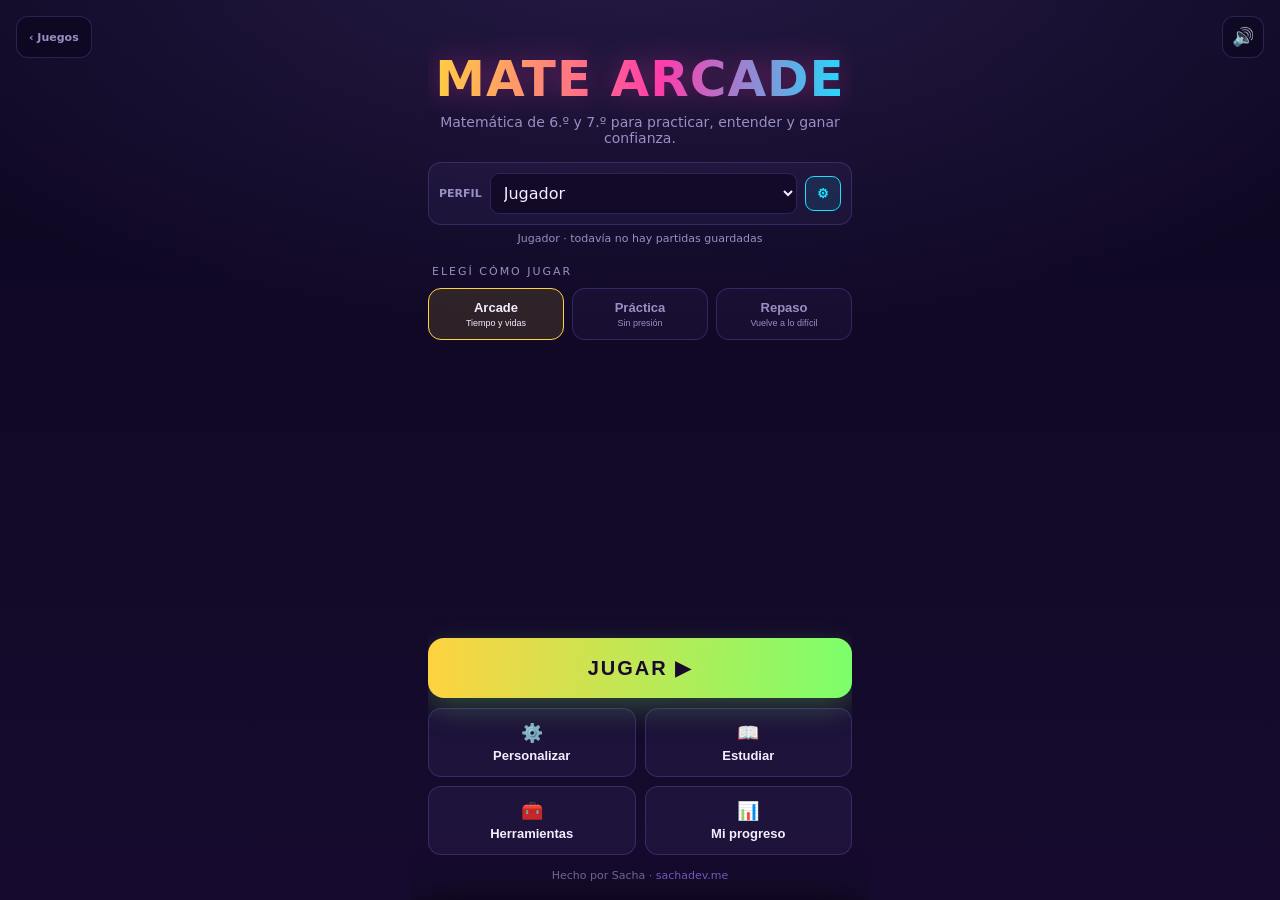
==== games/mate-arcade/index.html @ 09f87a6e "agrega lectura de voz nativa (TTS) para problemas y correcciones" ====
<!DOCTYPE html>
<html lang="es-AR">
<head>
<meta charset="UTF-8">
<meta name="viewport" content="width=device-width, initial-scale=1.0">
<meta name="theme-color" content="#0D0720">
<title>Mate Arcade</title>
<link rel="manifest" href="manifest.json">
<link rel="icon" href="data:image/svg+xml;utf8,<svg xmlns='http://www.w3.org/2000/svg' viewBox='0 0 100 100'><rect width='100' height='100' rx='20' fill='%23FFD746'/><text x='50' y='65' font-family='sans-serif' font-weight='bold' font-size='60' text-anchor='middle' fill='%23000'>×</text></svg>">
<link rel="stylesheet" href="styles.css?v=20260624-6">
</head>
<body>
<div class="grid-bg"></div>
<a class="portal-link" href="../../index.html" aria-label="Volver a todos los juegos">‹ Juegos</a>
<button class="sound-toggle" id="soundBtn" aria-label="Sonido">🔊</button>

<div class="app">

  <!-- MENÚ -->
  <section class="screen active" id="menu">
    <div class="brand">
      <h1>MATE ARCADE</h1>
      <p>Matemática de 6.º y 7.º para practicar, entender y ganar confianza.</p>
    </div>
    <div class="profile-box">
      <label for="profileSelect">PERFIL</label>
      <select id="profileSelect" aria-label="Perfil activo"></select>
      <button class="profile-add" id="manageProfileBtn" aria-label="Administrar perfiles">⚙</button>
    </div>
    <div class="profile-progress" id="profileProgress"></div>
    <div class="label">Elegí cómo jugar</div>
    <div class="modes" id="modes">
      <button class="mode" data-mode="arcade" data-active="1" aria-pressed="true"><b>Arcade</b><span>Tiempo y vidas</span></button>
      <button class="mode" data-mode="practice" data-active="0" aria-pressed="false"><b>Práctica</b><span>Sin presión</span></button>
      <button class="mode" data-mode="review" data-active="0" aria-pressed="false"><b>Repaso</b><span>Vuelve a lo difícil</span></button>
    </div>
    <button class="play" id="playBtn">JUGAR ▶</button>
    <div class="home-actions">
      <button class="home-action" id="customizeBtn"><span>⚙️</span>Personalizar</button>
      <button class="home-action" id="studyBtn"><span>📖</span>Estudiar</button>
      <button class="home-action" id="toolsBtn"><span>🧰</span>Herramientas</button>
      <button class="home-action" id="progressBtn"><span>📊</span>Mi progreso</button>
    </div>
    <p class="credit">Hecho por Sacha · <a href="https://sachadev.me" target="_blank" rel="noopener">sachadev.me</a></p>
  </section>

  <!-- PERSONALIZAR -->
  <section class="screen" id="customize">
    <div class="learn-head">
      <button class="back" id="customizeBack">‹ Volver</button>
      <h2>PERSONALIZAR PARTIDA</h2>
    </div>
    <p class="learn-sub">Elegí qué practicar y cómo querés jugar. Todo queda guardado en el perfil.</p>
    <div class="label">Operaciones</div>
    <div class="ops" id="ops">
      <button class="op" data-op="add" data-active="1"><span class="sym">+</span><span class="nm">SUMA</span></button>
      <button class="op" data-op="sub" data-active="1"><span class="sym">−</span><span class="nm">RESTA</span></button>
      <button class="op" data-op="mul" data-active="1"><span class="sym">×</span><span class="nm">MULTIPLICAR</span></button>
      <button class="op" data-op="div" data-active="1"><span class="sym">÷</span><span class="nm">DIVIDIR</span></button>
      <button class="op" data-op="pow" data-active="1"><span class="sym">xⁿ</span><span class="nm">POTENCIA</span></button>
      <button class="op" data-op="root" data-active="1"><span class="sym">√</span><span class="nm">RAÍZ</span></button>
      <button class="op" data-op="mlt" data-active="1"><span class="sym">M</span><span class="nm">MÚLTIPLOS</span></button>
      <button class="op" data-op="dvs" data-active="1"><span class="sym">D</span><span class="nm">DIVISORES</span></button>
      <button class="op" data-op="mcd" data-active="1"><span class="sym txt">MCD</span><span class="nm">MÁX COMÚN</span></button>
      <button class="op" data-op="mcm" data-active="1"><span class="sym txt">MCM</span><span class="nm">MÍN COMÚN</span></button>
    </div>
    <div class="quick" id="quick">
      <button class="chip" data-sel="all">Todas</button>
      <button class="chip" data-sel="none">Ninguna</button>
    </div>
    <div class="label">Nivel de cada operación</div>
    <div class="quick" id="allDiff">
      <button class="chip" data-all="easy">Todo Fácil</button>
      <button class="chip" data-all="normal">Todo Normal</button>
      <button class="chip" data-all="hard">Todo Difícil</button>
    </div>
    <div class="levels" id="levelList"></div>
    <div class="label">Preferencias</div>
    <div class="settings">
      <label class="setting">Respuesta
        <select id="answerMode"><option value="mixed">Variada</option><option value="choice">Opciones</option><option value="write">Escrita</option></select>
      </label>
      <label class="setting">Preguntas
        <select id="roundSetting"><option value="5">5</option><option value="10">10</option><option value="15">15</option><option value="20">20</option></select>
      </label>
      <label class="setting"><input type="checkbox" id="vibrationSetting" checked> Vibración</label>
      <label class="setting"><input type="checkbox" id="contrastSetting"> Alto contraste</label>
      <label class="setting"><input type="checkbox" id="motionSetting"> Menos movimiento</label>
      <label class="setting"><input type="checkbox" id="textSetting"> Texto grande</label>
      <label class="setting"><input type="checkbox" id="calmSetting"> Ocultar puntaje, reloj y rachas</label>
    </div>
    <button class="play" id="customizePlayBtn">JUGAR CON ESTA CONFIGURACIÓN ▶</button>
  </section>

  <!-- JUEGO -->
  <section class="screen" id="game">
    <div class="hud">
      <div class="game-meta">
        <button class="quit" id="quitBtn" aria-label="Terminar partida">‹</button>
        <button class="quit" id="pauseBtn" aria-label="Pausar partida">Ⅱ</button>
        <div><div class="mode-tag" id="gameModeTag">ARCADE</div><div class="lives" id="lives" aria-label="3 vidas">❤️❤️❤️</div></div>
      </div>
      <div class="score-box"><div class="lbl">PUNTAJE</div><div class="val" id="score">0</div></div>
    </div>
    <div class="timer" id="timerBar" role="progressbar" aria-label="Tiempo restante" aria-valuemin="0" aria-valuemax="100"><div class="fill" id="timerFill"></div></div>
    <div class="combo-wrap">
      <div class="combo-bar"><div class="cfill" id="comboFill"></div></div>
      <div class="combo-txt" id="comboTxt">x1</div>
    </div>
    <div class="question">
      <div class="level-tag" id="levelTag">NIVEL 1</div>
      <div class="equation" id="equation" aria-live="polite">7 × 8 = <span class="q">?</span></div>
      <div class="q-actions">
        <button class="hint-btn" id="hintBtn">💡 Pista</button>
        <button class="hint-btn tts-btn" id="readAloudBtn" aria-label="Leer en voz alta" style="display:none">📢</button>
      </div>
    </div>
    <div class="options" id="options"></div>
    <form class="type-answer" id="typeAnswer">
      <label class="sr-only" for="answerInput">Tu respuesta</label>
      <input class="answer-input" id="answerInput" type="number" inputmode="numeric" autocomplete="off" placeholder="Tu respuesta">
      <button class="answer-submit" type="submit">OK</button>
    </form>
    <div class="round-progress" id="roundProgress"></div>
  </section>

  <!-- PROGRESO -->
  <section class="screen" id="progress">
    <div class="learn-head">
      <button class="back" id="progressBack">‹ Volver</button>
      <h2>MI PROGRESO</h2>
    </div>
    <div class="progress-hero">
      <div class="big" id="progressName">Jugador</div>
      <p id="progressMessage">Tus respuestas ayudan a elegir qué conviene practicar después.</p>
    </div>
    <div class="progress-grid">
      <div class="progress-stat"><b id="progressAccuracy">0%</b><span>RESPUESTAS BIEN</span></div>
      <div class="progress-stat"><b id="progressTotal">0</b><span>RESPUESTAS</span></div>
      <div class="progress-stat"><b id="progressBest">0</b><span>RÉCORD</span></div>
    </div>
    <div class="label">Cómo venís en cada tema</div>
    <div class="mastery-list" id="masteryList"></div>
    <div class="label">Logros</div>
    <div class="achievement-grid" id="achievementList"></div>
    <div class="data-actions">
      <button id="exportBtn">Exportar progreso</button>
      <label for="importInput">Importar progreso</label>
      <input class="sr-only" id="importInput" type="file" accept="application/json">
    </div>
  </section>

  <!-- FIN -->
  <section class="screen end" id="end">
    <h2 id="endTitle">¡Buena partida!</h2>
    <div class="record" id="recordLine">Récord: 0</div>
    <div class="stat-grid">
      <div class="stat"><div class="v" id="finalScore">0</div><div class="k">PUNTAJE</div></div>
      <div class="stat"><div class="v" id="finalCorrect">0</div><div class="k">ACERTADAS</div></div>
      <div class="stat"><div class="v" id="finalBest">x0</div><div class="k">MEJOR COMBO</div></div>
      <div class="stat"><div class="v" id="finalLevel">1</div><div class="k">NIVEL</div></div>
    </div>
    <div class="summary" id="summary"></div>
    <div class="end-actions">
      <button class="play" id="againBtn">JUGAR DE NUEVO ↻</button>
      <button class="btn-secondary" id="menuBtn">Volver al menú</button>
    </div>
  </section>

  <!-- ESTUDIAR -->
  <section class="screen" id="learn">
    <div class="learn-head">
      <button class="back" id="learnBack">‹ Volver</button>
      <h2>GUÍA DE ESTUDIO</h2>
    </div>
    <p class="learn-sub">Elegí un tema de 6.º o 7.º. Podés leer la explicación, mirar un ejemplo y practicar.</p>
    <div class="learn-actions">
      <button class="learn-action" id="printStudyBtn">🖨 Imprimir guía</button>
      <button class="learn-action" id="learnToolsBtn">🧰 Ver herramientas</button>
    </div>
    <div class="lesson-recommend" id="studyRecommendation">Empezá por el tema que más necesites reforzar.</div>
    <label class="topic-jump" for="studyTopicSelect">
      <span>Ir a la lección</span>
      <select id="studyTopicSelect" aria-label="Elegir una lección"></select>
    </label>
    <div class="topic-map-title">Todos los temas</div>
    <div class="study-index" id="studyIndex"></div>
    <div id="studyList"></div>
    <div class="lesson-nav">
      <button id="prevLessonBtn">‹ Anterior</button>
      <span class="lesson-position" id="lessonPosition">1 de 10</span>
      <button id="nextLessonBtn">Siguiente ›</button>
    </div>
  </section>

  <!-- HERRAMIENTAS -->
  <section class="screen" id="tools">
    <div class="learn-head">
      <button class="back" id="toolsBack">‹ Volver</button>
      <h2>HERRAMIENTAS</h2>
    </div>
    <p class="learn-sub">Tablas y referencias rápidas para consultar mientras estudiás.</p>
    <nav class="tool-index" id="toolIndex" aria-label="Elegí una herramienta">
      <button class="tool-jump" type="button" data-tool-target="times" aria-pressed="true">Tabla ×</button>
      <button class="tool-jump" type="button" data-tool-target="primes" aria-pressed="false">Primos y factores</button>
      <button class="tool-jump" type="button" data-tool-target="divis" aria-pressed="false">Divisibilidad</button>
      <button class="tool-jump" type="button" data-tool-target="squares" aria-pressed="false">Potencias</button>
      <button class="tool-jump" type="button" data-tool-target="anatomy" aria-pressed="false">Anatomía</button>
      <button class="tool-jump" type="button" data-tool-target="fractions" aria-pressed="false">Fracciones</button>
      <button class="tool-jump" type="button" data-tool-target="round" aria-pressed="false">Redondeo</button>
      <button class="tool-jump" type="button" data-tool-target="units" aria-pressed="false">Unidades</button>
      <button class="tool-jump" type="button" data-tool-target="mcdmcm" aria-pressed="false">MCD y MCM</button>
      <button class="tool-jump" type="button" data-tool-target="glossary" aria-pressed="false">Glosario</button>
    </nav>
    <section class="extra" id="toolTimes">
      <h3>TABLA PITAGÓRICA · DEL 1 AL 10</h3>
      <p class="tool-note">Tocá un número para resaltar su fila y su columna. Deslizá el cuadro hacia los costados si la pantalla es chica.</p>
      <div class="table-picks" id="tablePicks"></div>
      <div class="times-wrap">
        <table class="times-table" id="timesTable" aria-label="Tabla de multiplicar del 1 al 10"></table>
      </div>
    </section>
    <section class="extra" id="toolPrimes">
      <h3>NÚMEROS PRIMOS Y FACTORES · HASTA 100</h3>
      <p class="tool-note">Los <b>primos</b> están resaltados: solo se dividen por 1 y por sí mismos. Tocá cualquier número para descomponerlo en factores primos.</p>
      <div class="primes-grid" id="primesGrid"></div>
      <div class="factor-readout" id="factorReadout" aria-live="polite">Tocá un número para descomponerlo.</div>
    </section>
    <section class="extra" id="toolDivis">
      <h3>REGLAS DE DIVISIBILIDAD</h3>
      <p class="tool-note">Sirve para saber rápido, sin hacer la cuenta, si un número se puede dividir justo (sin que sobre nada) por 2, 3, 4, 5, 6, 9 o 10. Escribí un número y te explica el porqué de cada uno.</p>
      <div class="divis-check">
        <label class="sr-only" for="divisInput">Número para revisar</label>
        <input id="divisInput" type="text" inputmode="numeric" autocomplete="off" value="360" placeholder="Escribí un número, por ejemplo 360">
      </div>
      <div class="divis-flags" id="divisFlags" aria-live="polite"></div>
    </section>
    <section class="extra" id="toolSquares">
      <h3>POTENCIAS, CUADRADOS Y CUBOS</h3>
      <p class="tool-note">Una potencia es multiplicar un número (la base) por sí mismo varias veces. El exponente dice cuántas veces.</p>
      <h4 class="tool-subhead">Calculá una potencia</h4>
      <div class="pow-calc">
        <label class="sr-only" for="powBase">Base</label>
        <input id="powBase" type="number" inputmode="numeric" min="0" max="100" value="2" placeholder="Base">
        <span class="pow-calc-x">elevado a</span>
        <label class="sr-only" for="powExp">Exponente</label>
        <input id="powExp" type="number" inputmode="numeric" min="0" max="10" value="3" placeholder="Exponente">
      </div>
      <div class="calc-steps" id="powCalcOut" aria-live="polite">Escribí una base y un exponente para calcular la potencia.</div>
      <p class="tool-note">Estos son los resultados que conviene reconocer de memoria. Tocá cualquiera para ver su raíz: el camino de vuelta, de qué número salió.</p>
      <h4 class="tool-subhead">Cuadrados perfectos</h4>
      <div class="squares" id="squaresGrid">
        <button class="sq" type="button" data-pow="2" data-base="1" data-val="1"><b>1</b><span>1²</span></button><button class="sq" type="button" data-pow="2" data-base="2" data-val="4"><b>4</b><span>2²</span></button>
        <button class="sq" type="button" data-pow="2" data-base="3" data-val="9"><b>9</b><span>3²</span></button><button class="sq" type="button" data-pow="2" data-base="4" data-val="16"><b>16</b><span>4²</span></button>
        <button class="sq" type="button" data-pow="2" data-base="5" data-val="25"><b>25</b><span>5²</span></button><button class="sq" type="button" data-pow="2" data-base="6" data-val="36"><b>36</b><span>6²</span></button>
        <button class="sq" type="button" data-pow="2" data-base="7" data-val="49"><b>49</b><span>7²</span></button><button class="sq" type="button" data-pow="2" data-base="8" data-val="64"><b>64</b><span>8²</span></button>
        <button class="sq" type="button" data-pow="2" data-base="9" data-val="81"><b>81</b><span>9²</span></button><button class="sq" type="button" data-pow="2" data-base="10" data-val="100"><b>100</b><span>10²</span></button>
        <button class="sq" type="button" data-pow="2" data-base="11" data-val="121"><b>121</b><span>11²</span></button><button class="sq" type="button" data-pow="2" data-base="12" data-val="144"><b>144</b><span>12²</span></button>
      </div>
      <h4 class="tool-subhead">Cubos</h4>
      <div class="squares" id="cubesGrid">
        <button class="sq" type="button" data-pow="3" data-base="1" data-val="1"><b>1</b><span>1³</span></button><button class="sq" type="button" data-pow="3" data-base="2" data-val="8"><b>8</b><span>2³</span></button>
        <button class="sq" type="button" data-pow="3" data-base="3" data-val="27"><b>27</b><span>3³</span></button><button class="sq" type="button" data-pow="3" data-base="4" data-val="64"><b>64</b><span>4³</span></button>
        <button class="sq" type="button" data-pow="3" data-base="5" data-val="125"><b>125</b><span>5³</span></button><button class="sq" type="button" data-pow="3" data-base="6" data-val="216"><b>216</b><span>6³</span></button>
      </div>
      <div class="factor-readout" id="powReadout" aria-live="polite">Tocá un cuadrado o un cubo para ver su raíz.</div>
    </section>
    <section class="extra" id="toolAnatomy">
      <h3>ANATOMÍA DE LAS OPERACIONES</h3>
      <p class="tool-note">Cómo se llama cada parte y dónde va. Te ayuda a entender las consignas y las correcciones.</p>
      <div class="anatomy">
        <div class="anat-card">
          <div class="anat-expr"><b class="t-a">7</b> + <b class="t-a">5</b> = <b class="t-r">12</b></div>
          <div class="anat-legend"><span class="t-a">Sumandos</span> · <span class="t-r">Suma</span></div>
        </div>
        <div class="anat-card">
          <div class="anat-expr"><b class="t-a">9</b> − <b class="t-b">4</b> = <b class="t-r">5</b></div>
          <div class="anat-legend"><span class="t-a">Minuendo</span> · <span class="t-b">Sustraendo</span> · <span class="t-r">Diferencia</span></div>
        </div>
        <div class="anat-card">
          <div class="anat-expr"><b class="t-a">6</b> × <b class="t-a">4</b> = <b class="t-r">24</b></div>
          <div class="anat-legend"><span class="t-a">Factores</span> · <span class="t-r">Producto</span></div>
        </div>
        <div class="anat-card">
          <div class="anat-expr"><b class="t-a">20</b> ÷ <b class="t-b">3</b> = <b class="t-r">6</b> <small>y sobran <b class="t-c">2</b></small></div>
          <div class="anat-legend"><span class="t-a">Dividendo</span> · <span class="t-b">Divisor</span> · <span class="t-r">Cociente</span> · <span class="t-c">Resto</span></div>
        </div>
        <div class="anat-card">
          <div class="anat-expr"><b class="t-a">2</b><sup class="t-b">3</sup> = <b class="t-r">8</b></div>
          <div class="anat-legend"><span class="t-a">Base</span> · <span class="t-b">Exponente</span> · <span class="t-r">Potencia</span></div>
        </div>
        <div class="anat-card">
          <div class="anat-expr">√<b class="t-r">49</b> = <b class="t-a">7</b></div>
          <div class="anat-legend"><span class="t-r">Radicando</span> · <span class="t-a">Raíz</span></div>
        </div>
      </div>
    </section>
    <section class="extra" id="toolFractions">
      <h3>FRACCIONES</h3>
      <p class="tool-note">Simplificá una fracción paso a paso y mirá las equivalencias más comunes con decimales y porcentajes.</p>
      <h4 class="tool-subhead">Simplificar</h4>
      <div class="frac-calc">
        <div class="frac-input">
          <label class="sr-only" for="fracNum">Numerador (arriba)</label>
          <input id="fracNum" type="number" inputmode="numeric" min="0" max="9999" value="8" placeholder="Arriba, ej. 8">
          <span class="frac-line"></span>
          <label class="sr-only" for="fracDen">Denominador (abajo)</label>
          <input id="fracDen" type="number" inputmode="numeric" min="1" max="9999" value="12" placeholder="Abajo, ej. 12">
        </div>
        <div class="calc-steps" id="fracSteps" aria-live="polite">Escribí una fracción para simplificarla.</div>
      </div>
      <h4 class="tool-subhead">Equivalencias frecuentes</h4>
      <div class="equiv-table">
        <div class="equiv-row equiv-head"><span>Fracción</span><span>Decimal</span><span>Porcentaje</span></div>
        <div class="equiv-row"><span>1/2</span><span>0,5</span><span>50 %</span></div>
        <div class="equiv-row"><span>1/3</span><span>0,33…</span><span>33,3 %</span></div>
        <div class="equiv-row"><span>2/3</span><span>0,66…</span><span>66,6 %</span></div>
        <div class="equiv-row"><span>1/4</span><span>0,25</span><span>25 %</span></div>
        <div class="equiv-row"><span>3/4</span><span>0,75</span><span>75 %</span></div>
        <div class="equiv-row"><span>1/5</span><span>0,2</span><span>20 %</span></div>
        <div class="equiv-row"><span>1/10</span><span>0,1</span><span>10 %</span></div>
        <div class="equiv-row"><span>1/100</span><span>0,01</span><span>1 %</span></div>
      </div>
    </section>
    <section class="extra" id="toolRound">
      <h3>REDONDEO Y ESTIMACIÓN</h3>
      <p class="tool-note">Escribí un número y mirá cómo queda redondeado a la decena, la centena y el mil más cercanos.</p>
      <div class="calc-inputs">
        <label class="sr-only" for="roundInput">Número para redondear</label>
        <input id="roundInput" type="number" inputmode="numeric" value="3847" placeholder="Ej. 3847">
      </div>
      <div class="round-out" id="roundOut" aria-live="polite">Escribí un número para redondearlo.</div>
    </section>
    <section class="extra" id="toolUnits">
      <h3>CONVERSIÓN DE UNIDADES</h3>
      <p class="tool-note">Elegí una medida, escribí un valor con su unidad y mirá el equivalente en las demás.</p>
      <div class="unit-tabs" id="unitTabs" role="group" aria-label="Tipo de medida">
        <button type="button" class="unit-tab" data-unit-kind="length" data-active="1" aria-pressed="true">Longitud</button>
        <button type="button" class="unit-tab" data-unit-kind="mass" data-active="0" aria-pressed="false">Peso</button>
        <button type="button" class="unit-tab" data-unit-kind="capacity" data-active="0" aria-pressed="false">Capacidad</button>
      </div>
      <div class="unit-input">
        <label class="sr-only" for="unitValue">Valor</label>
        <input id="unitValue" type="text" inputmode="decimal" autocomplete="off" value="1" placeholder="Ej. 2,5">
        <label class="sr-only" for="unitFrom">Unidad de partida</label>
        <select id="unitFrom"></select>
      </div>
      <div class="unit-out" id="unitOut" aria-live="polite">Escribí un valor para convertirlo.</div>
    </section>
    <section class="extra" id="toolMcdMcmCalc">
      <h3>CALCULADORA DE MCD Y MCM · PASO A PASO</h3>
      <p class="tool-note">Escribí dos números y seguí el camino con sus divisores y múltiplos para encontrar el MCD (máximo común divisor) y el MCM (mínimo común múltiplo).</p>
      <div class="calc-inputs">
        <label class="sr-only" for="mcdA">Primer número</label>
        <input id="mcdA" type="number" inputmode="numeric" min="1" max="999" value="12" placeholder="Nº 1, ej. 12">
        <span class="calc-x">y</span>
        <label class="sr-only" for="mcdB">Segundo número</label>
        <input id="mcdB" type="number" inputmode="numeric" min="1" max="999" value="18" placeholder="Nº 2, ej. 18">
      </div>
      <div class="calc-steps" id="mcdSteps" aria-live="polite">Escribí dos números para ver el procedimiento.</div>
    </section>
    <section class="extra" id="toolMcdMcm">
      <h3>MCD vs MCM · NO LOS CONFUNDAS</h3>
      <div class="vs">
        <div class="col cd"><h4>MCD</h4><p>Mirá los <b>divisores</b>.</p><p>Marcá los que se repiten.</p><p>Elegí el <b>mayor</b> de esos números.</p></div>
        <div class="col cm"><h4>MCM</h4><p>Mirá los <b>múltiplos</b>.</p><p>Marcá los que se repiten.</p><p>Elegí el <b>primero</b> que aparece.</p></div>
      </div>
    </section>
    <section class="extra" id="toolGlossary">
      <h3>GLOSARIO MATEMÁTICO</h3>
      <div class="glossary">
        <div><b>Sumando</b>Cada número que se suma.</div>
        <div><b>Diferencia</b>El resultado de una resta.</div>
        <div><b>Factor</b>Cada número que se multiplica.</div>
        <div><b>Producto</b>El resultado de una multiplicación.</div>
        <div><b>Dividendo</b>El total que queremos repartir o dividir.</div>
        <div><b>Divisor</b>El número de grupos, o el número por el que dividimos.</div>
        <div><b>Cociente</b>El resultado de la división: cuánto toca por grupo.</div>
        <div><b>Resto</b>Lo que sobra después de repartir.</div>
        <div><b>Base</b>El número grande de una potencia; es el que se repite.</div>
        <div><b>Exponente</b>El número pequeño; dice cuántas veces se repite la base.</div>
        <div><b>Múltiplo</b>Un número que aparece en la tabla de otro.</div>
        <div><b>Divisor común</b>Un número que divide justo a dos números diferentes.</div>
        <div><b>Número primo</b>Solo se divide por 1 y por sí mismo, como 2, 3, 5 o 7.</div>
        <div><b>Número compuesto</b>Tiene más divisores además del 1 y sí mismo, como 6 o 12.</div>
        <div><b>Cuadrado perfecto</b>El resultado de multiplicar un número por sí mismo, como 9 = 3 × 3.</div>
      </div>
    </section>
  </section>

  <!-- tarjeta educativa -->
  <div class="teach" id="teach">
    <div class="tt" id="teachTitle">¿Por qué?</div>
    <div class="body" id="teachBody"></div>
    <div class="teach-actions">
      <button class="tbtn" id="teachBtn">Seguir ▶</button>
      <button class="study-link" id="studyErrorBtn">📖 Repasar este tema</button>
    </div>
  </div>

  <div class="flash" id="flash"><span id="flashTxt"></span></div>
  <div id="announcer" class="sr-only" aria-live="assertive"></div>

  <div class="overlay" id="profileDialog" role="dialog" aria-modal="true" aria-labelledby="profileDialogTitle" aria-hidden="true">
    <div class="dialog-card">
      <h2 id="profileDialogTitle">Administrar perfiles</h2>
      <p>Creá un perfil nuevo o modificá el perfil activo.</p>
      <label class="sr-only" for="profileNameInput">Nombre del perfil</label>
      <input id="profileNameInput" maxlength="18" autocomplete="off" placeholder="Nombre">
      <div class="dialog-actions">
        <button class="primary" id="createProfileBtn">Crear nuevo</button>
        <button id="renameProfileBtn">Renombrar</button>
        <button class="danger" id="deleteProfileBtn">Eliminar</button>
        <button id="closeProfileBtn">Cerrar</button>
      </div>
    </div>
  </div>

  <div class="overlay" id="pauseOverlay" role="dialog" aria-modal="true" aria-labelledby="pauseTitle" aria-hidden="true">
    <div class="dialog-card pause-card">
      <h2 id="pauseTitle">Partida en pausa</h2>
      <p>El reloj está detenido.</p>
      <div class="dialog-actions">
        <button class="primary" id="resumeBtn">Continuar</button>
        <button id="pauseMenuBtn">Volver al menú</button>
      </div>
    </div>
  </div>
</div>

<script src="js/lessons.js?v=20260624-6"></script>
<script src="js/app.js?v=20260624-6"></script>
</body>
</html>
---- games/mate-arcade/styles.css ----
:root{
    --bg-0:#0D0720; --bg-1:#160B2E;
    --cyan:#18E0FF; --magenta:#FF3CAC; --gold:#FFD23F;
    --lime:#7CFF6B; --coral:#FF5C5C; --violet:#9D7BFF;
    --ink:#F3EEFF; --muted:#9A8FC4; --line:rgba(157,123,255,.22);
  }
  *{box-sizing:border-box;margin:0;padding:0;-webkit-tap-highlight-color:transparent}
  .sr-only{position:absolute!important;width:1px!important;height:1px!important;padding:0!important;margin:-1px!important;
    overflow:hidden!important;clip:rect(0,0,0,0)!important;white-space:nowrap!important;border:0!important}
  html,body{height:100%}
  body{
    font-family:system-ui,-apple-system,'Segoe UI',sans-serif;
    background:var(--bg-0); color:var(--ink);
    overflow:hidden; position:fixed; inset:0;
    display:flex; align-items:center; justify-content:center;
  }
  .grid-bg{position:absolute;inset:0;z-index:0;overflow:hidden;
    background:radial-gradient(120% 80% at 50% -10%, rgba(157,123,255,.18), transparent 60%),
               linear-gradient(180deg,var(--bg-0),var(--bg-1));}
  .grid-bg::after{content:"";position:absolute;left:-50%;right:-50%;bottom:-20%;top:38%;
    background-image:linear-gradient(var(--line) 1px,transparent 1px),
                     linear-gradient(90deg,var(--line) 1px,transparent 1px);
    background-size:42px 42px;
    transform:perspective(360px) rotateX(62deg);transform-origin:bottom center;
    animation:flow 9s linear infinite;mask-image:linear-gradient(transparent,#000 40%);}
  @keyframes flow{from{background-position:0 0}to{background-position:0 42px}}

  .app{position:relative;z-index:1;width:min(100vw,460px);min-width:0;height:100%;max-height:920px;
    display:flex;flex-direction:column;padding:18px;overflow:hidden}

  .screen{display:none;flex:1;min-width:0;flex-direction:column}
  .screen.active{display:flex;animation:fade .35s ease}
  #menu,#game{overflow-y:auto;-webkit-overflow-scrolling:touch}
  #menu::-webkit-scrollbar,#game::-webkit-scrollbar{width:0}
  @keyframes fade{from{opacity:0;transform:translateY(8px)}to{opacity:1;transform:none}}

  /* menú */
  .brand{text-align:center;margin-top:clamp(18px,4vh,38px)}
  .brand h1{font-family:Impact,'Arial Black',system-ui,sans-serif;font-weight:900;
    font-size:clamp(32px,11vw,50px);line-height:1;letter-spacing:1px;
    background:linear-gradient(92deg,var(--gold),var(--magenta) 55%,var(--cyan));
    -webkit-background-clip:text;background-clip:text;color:transparent;
    filter:drop-shadow(0 0 14px rgba(255,60,172,.35));}
  .brand p{color:var(--muted);margin-top:10px;font-size:14px}
  .profile-box{display:flex;min-width:0;align-items:center;gap:8px;margin-top:16px;padding:10px;
    border:1px solid var(--line);border-radius:13px;background:rgba(157,123,255,.06)}
  .profile-box label{font-size:11px;color:var(--muted);font-weight:700}
  .profile-box select,.profile-box input,.answer-input{min-width:0;border:1px solid var(--line);
    background:rgba(13,7,32,.7);color:var(--ink);border-radius:9px;padding:9px;font:inherit}
  .profile-box select{flex:1}
  .profile-add{border:1px solid var(--cyan);background:rgba(24,224,255,.1);color:var(--cyan);
    border-radius:9px;padding:9px 11px;font-weight:900;cursor:pointer}
  .profile-progress{text-align:center;color:var(--muted);font-size:11px;margin-top:7px}
  .label{font-family:'Arial Black',system-ui,sans-serif;font-size:11px;letter-spacing:2px;
    color:var(--muted);text-transform:uppercase;margin:20px 4px 10px}
  .modes{display:grid;min-width:0;grid-template-columns:repeat(3,minmax(0,1fr));gap:8px}
  .mode{border:1px solid var(--line);background:rgba(157,123,255,.05);color:var(--muted);
    min-width:0;border-radius:13px;padding:11px 4px;cursor:pointer;text-align:center;overflow:hidden}
  .mode b{display:block;color:inherit;font-size:13px}.mode span{display:block;font-size:9px;margin-top:3px}
  .mode[data-active="1"]{border-color:var(--gold);background:rgba(255,210,63,.12);color:var(--ink)}
  .settings{display:grid;grid-template-columns:1fr 1fr;gap:8px;margin-top:10px}
  .setting{display:flex;align-items:center;gap:7px;border:1px solid var(--line);border-radius:10px;
    padding:9px;color:var(--muted);font-size:11px;font-weight:700}
  .setting select{flex:1;min-width:0;background:var(--bg-1);color:var(--ink);border:0;font:inherit}
  .setting input{accent-color:var(--cyan)}
  .ops{display:grid;grid-template-columns:repeat(3,1fr);gap:9px}
  .op{border:1px solid var(--line);background:rgba(157,123,255,.06);color:var(--ink);
    border-radius:14px;padding:12px 6px;cursor:pointer;font-family:'Arial Black',system-ui,sans-serif;font-weight:700;
    display:flex;flex-direction:column;align-items:center;gap:5px;
    transition:transform .12s,border-color .12s,background .12s;}
  .op .sym{font-size:23px;line-height:1}
  .op .sym.txt{font-size:15px;letter-spacing:.5px}
  .op .nm{font-size:9.5px;letter-spacing:.5px;color:var(--muted)}
  .op[data-active="1"]{border-color:var(--cyan);background:rgba(24,224,255,.14)}
  .op[data-active="1"] .nm{color:var(--ink)}
  .op:active{transform:scale(.95)}
  .ops.warn{animation:shake .35s}
  .quick{display:flex;gap:8px;margin-top:9px}
  .chip{flex:1;border:1px solid var(--line);background:transparent;color:var(--muted);
    border-radius:10px;padding:8px;cursor:pointer;font-size:12px;font-weight:700;letter-spacing:.5px;
    transition:transform .1s,color .12s,border-color .12s}
  .chip:active{transform:scale(.96)}
  .levels{display:flex;flex-direction:column;gap:7px;margin-top:10px}
  .lvlRow{display:flex;align-items:center;gap:8px;border:1px solid var(--line);
    background:rgba(157,123,255,.05);border-radius:12px;padding:7px 8px 7px 11px}
  .lvlRow .nm2{flex:1;font-size:13px;font-weight:700;display:flex;align-items:center;gap:8px}
  .lvlRow .nm2 .s{font-family:'Orbitron',sans-serif;color:var(--cyan);font-size:15px;min-width:22px;text-align:center}
  .lvlPick{display:flex;gap:4px}
  .lvlBtn{border:1px solid var(--line);background:transparent;color:var(--muted);
    width:31px;height:31px;border-radius:8px;cursor:pointer;font-weight:700;font-size:12px;
    transition:transform .1s,color .12s,border-color .12s,background .12s}
  .lvlBtn:active{transform:scale(.9)}
  .lvlBtn[data-active="1"]{color:#0d0720;border-color:transparent}
  .lvlBtn[data-lvl="easy"][data-active="1"]{background:var(--lime)}
  .lvlBtn[data-lvl="normal"][data-active="1"]{background:var(--gold)}
  .lvlBtn[data-lvl="hard"][data-active="1"]{background:var(--coral)}
  .diffs{display:grid;grid-template-columns:repeat(3,1fr);gap:9px}
  .diff{border:1px solid var(--line);background:rgba(157,123,255,.06);color:var(--muted);
    border-radius:12px;padding:12px;cursor:pointer;font-weight:700;font-size:14px;
    transition:transform .12s,border-color .12s,background .12s,color .12s;}
  .diff[data-active="1"]{border-color:var(--magenta);background:rgba(255,60,172,.16);color:var(--ink)}
  .diff:active{transform:scale(.95)}
  .play{margin-top:auto;border:none;cursor:pointer;width:100%;
    font-family:'Orbitron',sans-serif;font-weight:900;font-size:20px;letter-spacing:2px;
    color:#1a0a2e;padding:18px;border-radius:16px;
    background:linear-gradient(92deg,var(--gold),var(--lime));
    box-shadow:0 10px 30px rgba(124,255,107,.25);transition:transform .1s,filter .1s;}
  .play:active{transform:translateY(2px) scale(.99);filter:brightness(1.05)}
  .credit{text-align:center;color:var(--muted);font-size:11px;margin-top:14px;opacity:.75}
  .credit a{color:var(--violet);text-decoration:none}
  .sound-toggle{position:absolute;top:16px;right:16px;z-index:5;width:42px;height:42px;
    border-radius:12px;cursor:pointer;border:1px solid var(--line);background:rgba(13,7,32,.6);
    color:var(--ink);font-size:18px;display:grid;place-items:center;}
  .portal-link{position:absolute;top:16px;left:16px;z-index:5;height:42px;display:flex;align-items:center;gap:6px;
    border:1px solid var(--line);border-radius:12px;padding:0 12px;background:rgba(13,7,32,.68);
    color:var(--muted);text-decoration:none;font-size:11px;font-weight:800}
  .portal-link:hover{color:var(--ink);border-color:var(--cyan)}

  /* HUD */
  .hud{display:flex;align-items:center;justify-content:space-between;gap:12px}
  .game-meta{display:flex;align-items:center;gap:8px}
  .quit{width:42px;height:42px;border:1px solid var(--line);border-radius:10px;background:transparent;
    color:var(--muted);cursor:pointer;font-size:18px}
  .mode-tag{font-family:'Orbitron',sans-serif;font-size:9px;letter-spacing:1px;color:var(--cyan)}
  .lives{font-size:20px;letter-spacing:3px}
  .lives .lost{opacity:.18}
  .score-box{text-align:right}
  .score-box .lbl{font-family:'Orbitron',sans-serif;font-size:9px;letter-spacing:2px;color:var(--muted)}
  .score-box .val{font-family:'Orbitron',sans-serif;font-weight:900;font-size:24px;color:var(--gold)}
  .timer{height:8px;border-radius:99px;background:rgba(157,123,255,.18);margin-top:14px;overflow:hidden}
  .timer .fill{height:100%;width:100%;border-radius:99px;
    background:linear-gradient(90deg,var(--lime),var(--gold));transition:width .1s linear}
  .timer .fill.low{background:linear-gradient(90deg,var(--coral),var(--magenta))}
  .combo-wrap{display:flex;align-items:center;gap:10px;margin-top:14px;min-height:24px}
  .combo-bar{flex:1;height:6px;border-radius:99px;background:rgba(157,123,255,.18);overflow:hidden}
  .combo-bar .cfill{height:100%;width:0;border-radius:99px;
    background:linear-gradient(90deg,var(--cyan),var(--magenta));transition:width .25s}
  .combo-txt{font-family:'Orbitron',sans-serif;font-weight:900;font-size:14px;color:var(--cyan);
    min-width:62px;text-align:right;opacity:0;transition:opacity .2s}
  .combo-txt.show{opacity:1}

  .question{flex:1;display:flex;align-items:center;justify-content:center;flex-direction:column;gap:10px;text-align:center}
  .level-tag{font-family:'Orbitron',sans-serif;font-size:10px;letter-spacing:3px;color:var(--muted)}
  .equation{font-family:'Orbitron',sans-serif;font-weight:700;
    font-size:clamp(38px,14vw,64px);line-height:1.1;text-shadow:0 0 22px rgba(24,224,255,.25)}
  .equation .q{color:var(--gold)}
  .equation sup{font-size:.5em;vertical-align:super}
  .equation.ask{font-family:'Rubik',sans-serif;font-weight:700;
    font-size:clamp(21px,6.6vw,30px);line-height:1.35;text-shadow:none;padding:0 4px}
  .equation.ask b{color:var(--cyan);font-family:'Orbitron',sans-serif;font-weight:900}
  .hint-btn{border:1px solid var(--line);background:rgba(255,210,63,.08);color:var(--gold);
    border-radius:99px;padding:7px 16px;font-size:13px;font-weight:700;cursor:pointer;
    display:inline-flex;align-items:center;gap:6px;transition:transform .1s,opacity .15s}
  .hint-btn:active{transform:scale(.95)}
  .hint-btn[disabled]{opacity:.35;pointer-events:none}

  .options{display:grid;grid-template-columns:1fr 1fr;gap:12px;margin-top:6px}
  .opt{border:1px solid var(--line);background:rgba(157,123,255,.07);color:var(--ink);
    border-radius:16px;padding:22px 8px;cursor:pointer;
    font-family:'Orbitron',sans-serif;font-weight:700;font-size:26px;
    transition:transform .1s,background .15s,border-color .15s}
  .opt:active{transform:scale(.96)}
  .opt.correct{background:rgba(124,255,107,.22);border-color:var(--lime);color:var(--lime)}
  .opt.wrong{background:rgba(255,92,92,.2);border-color:var(--coral);color:var(--coral);animation:shake .35s}
  .opt.disabled{pointer-events:none;opacity:.55}
  .type-answer{display:none;grid-template-columns:1fr auto;gap:10px;margin-top:6px}
  .type-answer.show{display:grid}
  .answer-input{font-family:'Orbitron',sans-serif;font-size:24px;text-align:center;width:100%;
    border-radius:14px;padding:17px}
  .answer-submit{border:0;border-radius:14px;padding:0 20px;background:linear-gradient(92deg,var(--gold),var(--lime));
    color:#1a0a2e;font-family:'Orbitron',sans-serif;font-weight:900;cursor:pointer}
  .round-progress{text-align:center;color:var(--muted);font-size:11px;min-height:16px;margin-top:9px}
  .mistake{margin-top:10px;padding:9px 11px;border-left:3px solid var(--gold);
    background:rgba(255,210,63,.08);font-size:14px}
  @keyframes shake{0%,100%{transform:translateX(0)}25%{transform:translateX(-7px)}75%{transform:translateX(7px)}}

  /* tarjeta educativa */
  .teach{position:absolute;left:0;right:0;bottom:0;z-index:7;
    background:linear-gradient(180deg,rgba(22,11,46,.97),rgba(13,7,32,.99));
    border-top:1px solid var(--line);border-radius:22px 22px 0 0;
    padding:22px 20px calc(22px + env(safe-area-inset-bottom,0));
    transform:translateY(110%);transition:transform .3s cubic-bezier(.2,.8,.2,1);
    box-shadow:0 -16px 40px rgba(0,0,0,.5)}
  .teach.show{transform:translateY(0)}
  .teach .tt{font-family:'Orbitron',sans-serif;font-weight:900;font-size:14px;letter-spacing:1px;margin-bottom:10px}
  .teach.is-hint .tt{color:var(--gold)}
  .teach.is-solve .tt{color:var(--coral)}
  .teach .body{font-size:16px;line-height:1.6;color:var(--ink)}
  .teach .body b{color:var(--cyan)}
  .teach .body .res{color:var(--lime);font-weight:700}
  .teach .tbtn{margin-top:16px;width:100%;border:none;cursor:pointer;
    font-family:'Orbitron',sans-serif;font-weight:700;font-size:15px;letter-spacing:1px;
    color:#1a0a2e;padding:14px;border-radius:14px;background:linear-gradient(92deg,var(--cyan),var(--violet))}
  .teach .tbtn:active{transform:scale(.99)}
  .teach-actions{display:grid;grid-template-columns:1fr;gap:8px;margin-top:16px}
  .teach-actions .tbtn{margin-top:0}
  .teach-actions .study-link{display:none;border:1px solid var(--gold);background:rgba(255,210,63,.08);color:var(--gold);
    border-radius:12px;padding:11px;font-weight:700;cursor:pointer}
  .teach.is-solve .study-link{display:block}

  .flash{position:absolute;inset:0;z-index:6;display:none;place-items:center;pointer-events:none}
  .flash.show{display:grid;animation:flashpop .9s ease forwards}
  .flash span{font-family:'Orbitron',sans-serif;font-weight:900;font-size:40px;
    background:linear-gradient(92deg,var(--cyan),var(--gold));
    -webkit-background-clip:text;background-clip:text;color:transparent}
  @keyframes flashpop{0%{opacity:0;transform:scale(.6)}30%{opacity:1;transform:scale(1.05)}100%{opacity:0;transform:scale(1.2)}}

  /* fin */
  .end{justify-content:center;text-align:center;gap:8px}
  .end h2{font-family:'Orbitron',sans-serif;font-weight:900;font-size:30px;
    background:linear-gradient(92deg,var(--magenta),var(--gold));
    -webkit-background-clip:text;background-clip:text;color:transparent;margin-bottom:6px}
  .record{font-family:'Orbitron',sans-serif;color:var(--gold);font-size:14px;letter-spacing:1px}
  .new-record{color:var(--lime);animation:pulse 1s infinite}
  @keyframes pulse{50%{opacity:.5}}
  .stat-grid{display:grid;grid-template-columns:1fr 1fr;gap:12px;margin:18px 0}
  .stat{border:1px solid var(--line);border-radius:14px;padding:16px;background:rgba(157,123,255,.06)}
  .stat .v{font-family:'Orbitron',sans-serif;font-weight:900;font-size:28px;color:var(--cyan)}
  .stat .k{font-size:11px;color:var(--muted);letter-spacing:1px;margin-top:4px}
  .end-actions{display:grid;gap:10px;margin-top:8px}
  .summary{margin:2px 0 8px;text-align:left}
  .weak{font-size:13px;text-align:center;margin-bottom:12px;font-weight:700;line-height:1.4}
  .weak b{color:var(--coral)}
  .weak.good{color:var(--lime)}
  .sumRow{display:flex;align-items:center;gap:9px;margin:8px 0;font-size:12px}
  .sumRow .lab{width:104px;color:var(--muted);text-align:left;display:flex;gap:6px;align-items:center}
  .sumRow .lab .s{color:var(--cyan);font-family:'Orbitron',sans-serif;min-width:16px;text-align:center}
  .sumTrack{flex:1;height:9px;border-radius:99px;background:rgba(255,92,92,.2);overflow:hidden}
  .sumTrack .f{height:100%;border-radius:99px;background:linear-gradient(90deg,var(--lime),var(--cyan));transition:width .4s}
  .sumRow .pct{width:52px;text-align:right;color:var(--ink);font-family:'Orbitron',sans-serif;font-weight:700;font-size:11px}
  .btn-secondary{border:1px solid var(--line);background:transparent;color:var(--ink);
    border-radius:14px;padding:15px;cursor:pointer;font-weight:700;font-size:15px}
  .btn-secondary:active{transform:scale(.98)}

  /* ----- pantalla estudiar ----- */
  #learn{overflow-y:auto;-webkit-overflow-scrolling:touch}
  #learn::-webkit-scrollbar{width:0}
  .learn-head{display:flex;align-items:center;gap:10px}
  .learn-head .back{border:1px solid var(--line);background:rgba(13,7,32,.5);color:var(--ink);
    border-radius:10px;padding:8px 12px;font-weight:700;font-size:14px;cursor:pointer}
  .learn-head .back:active{transform:scale(.96)}
  .learn-head h2{font-family:'Orbitron',sans-serif;font-weight:900;font-size:16px;letter-spacing:1px;
    background:linear-gradient(92deg,var(--gold),var(--magenta),var(--cyan));
    -webkit-background-clip:text;background-clip:text;color:transparent}
  .learn-actions{display:grid;grid-template-columns:1fr 1fr;gap:8px;margin:0 0 14px}
  .learn-action{border:1px solid var(--line);background:rgba(157,123,255,.08);color:var(--ink);
    border-radius:11px;padding:10px;cursor:pointer;font-weight:700;font-size:12px}
  .learn-action:active{transform:scale(.98)}
  .learn-sub{color:var(--muted);font-size:12px;margin:6px 0 14px}
  .lesson-recommend{border-left:3px solid var(--gold);background:rgba(255,210,63,.08);
    border-radius:0 10px 10px 0;padding:10px 12px;margin-bottom:12px;font-size:12px;line-height:1.45}
  .study-btn{width:100%;margin-top:10px;border:1px solid var(--line);background:rgba(157,123,255,.08);
    color:var(--ink);border-radius:14px;padding:14px;cursor:pointer;font-weight:700;font-size:15px;
    display:flex;align-items:center;justify-content:center;gap:8px;transition:transform .1s,border-color .12s}
  .study-btn:active{transform:scale(.99)}
  .menu-secondary{display:grid;grid-template-columns:1fr 1fr;gap:8px;margin-top:9px}
  .menu-secondary .study-btn{margin-top:0;font-size:13px;padding:12px 8px}
  .home-actions{display:grid;min-width:0;grid-template-columns:repeat(2,minmax(0,1fr));gap:9px;margin-top:10px}
  .home-action{border:1px solid var(--line);background:rgba(157,123,255,.07);color:var(--ink);
    border-radius:13px;padding:13px 8px;cursor:pointer;font-weight:700;font-size:13px}
  .home-action span{display:block;font-size:18px;margin-bottom:4px}
  .home-action:active{transform:scale(.98)}
  #customize,#tools{overflow-y:auto;-webkit-overflow-scrolling:touch}
  #customize::-webkit-scrollbar,#tools::-webkit-scrollbar{width:0}
  .topic-jump{display:grid;grid-template-columns:auto 1fr;align-items:center;gap:10px;margin:0 0 12px;
    border:1px solid color-mix(in srgb,var(--cyan) 38%,var(--line));border-radius:12px;padding:10px 12px;
    background:rgba(24,224,255,.07);color:var(--cyan);font-size:11px;font-weight:900;text-transform:uppercase;letter-spacing:.8px}
  .topic-jump select{width:100%;min-width:0;border:1px solid var(--line);border-radius:9px;padding:10px 34px 10px 11px;
    background:var(--bg-1);color:var(--ink);font:inherit;font-size:13px;font-weight:700;text-transform:none;letter-spacing:0}
  .topic-map-title{font-family:'Orbitron',sans-serif;color:var(--muted);font-size:9px;font-weight:900;
    letter-spacing:1.5px;text-transform:uppercase;margin:2px 2px 7px}
  .study-index{display:grid;grid-template-columns:repeat(2,minmax(0,1fr));gap:7px;margin-bottom:14px}
  .study-index-btn{display:flex;align-items:center;gap:7px;border:1px solid var(--line);border-radius:10px;
    min-width:0;padding:9px;background:rgba(157,123,255,.05);color:var(--muted);font:inherit;font-size:11px;font-weight:700;cursor:pointer;text-align:left}
  .study-index-btn .ix-sym{color:var(--c);font-weight:900;min-width:23px;text-align:center}
  .study-index-btn .ix-number{margin-left:auto;color:var(--muted);font-family:'Orbitron',sans-serif;font-size:8px}
  .study-index-btn.active{border-color:var(--c);color:var(--ink);background:color-mix(in srgb,var(--c) 15%,transparent);
    box-shadow:inset 3px 0 0 var(--c)}
  .study-item{display:none;border:1px solid color-mix(in srgb,var(--c) 30%,var(--line));border-radius:16px;overflow:hidden;margin-bottom:8px;
    background:linear-gradient(180deg,color-mix(in srgb,var(--c) 7%,var(--bg-1)),rgba(13,7,32,.52))}
  .study-item.current{display:block}
  .study-head{display:grid;width:100%;grid-template-columns:auto 1fr auto;align-items:center;gap:11px;padding:15px 13px 12px;cursor:pointer;
    border:0;background:transparent;color:var(--ink);font:inherit;text-align:left}
  .study-head .sym{font-family:'Orbitron',sans-serif;font-weight:900;color:var(--c);min-width:30px;text-align:center;font-size:18px}
  .study-head .sym.t{font-size:13px}
  .study-head .nm{flex:1;font-weight:700;font-size:15px}
  .study-head .lesson-score{font-size:9px;color:var(--muted);white-space:nowrap}
  .study-head .lesson-kicker{grid-column:2/4;color:var(--muted);font-family:'Orbitron',sans-serif;font-size:8px;
    letter-spacing:1px;text-transform:uppercase;margin-top:-8px}
  .study-head .arrow{color:var(--muted);transition:transform .2s;font-size:13px}
  .study-head .arrow{display:none}
  .study-item .study-head .nm{color:var(--c)}
  .study-body{display:block;padding:3px 13px 13px}
  .lesson-tabs{display:grid;grid-template-columns:repeat(3,1fr);gap:6px;padding:0 13px 10px}
  .lesson-tab{border:1px solid var(--line);border-radius:9px;padding:8px 4px;background:transparent;
    color:var(--muted);font-size:10px;font-weight:800;cursor:pointer}
  .lesson-tab.active{color:#100923;background:var(--c);border-color:var(--c)}
  .lesson-panel{display:none}.lesson-panel.active{display:block}
  .lesson-nav{display:grid;grid-template-columns:1fr auto 1fr;align-items:center;gap:8px;margin:10px 0 14px}
  .lesson-nav button{border:1px solid var(--line);border-radius:10px;padding:9px;background:transparent;color:var(--ink);cursor:pointer;font-weight:700}
  .lesson-nav button:last-child{grid-column:3}
  .lesson-position{font-size:10px;color:var(--muted);text-align:center}
  .ssec{padding:13px;margin:9px 0;border:1px solid color-mix(in srgb,var(--c) 18%,var(--line));border-radius:12px;
    background:rgba(13,7,32,.38);box-shadow:0 5px 18px rgba(0,0,0,.1)}
  .ssec:first-child{margin-top:0}
  .ssec .slab{display:flex;align-items:center;gap:7px;font-family:'Orbitron',sans-serif;font-size:9.5px;letter-spacing:1.5px;
    color:var(--c);text-transform:uppercase;font-weight:900;margin-bottom:9px}
  .ssec .slab::before{content:"";width:4px;height:17px;border-radius:99px;background:currentColor;box-shadow:0 0 10px currentColor}
  .ssec .slab.tip{color:var(--lime)} .ssec .slab.warn{color:var(--coral)}
  .ssec p{font-size:14px;color:var(--ink);line-height:1.55}
  .sex{background:color-mix(in srgb,var(--c) 12%,var(--bg-1));border:1px solid color-mix(in srgb,var(--c) 30%,transparent);
    border-radius:10px;padding:11px 12px;font-size:14px;line-height:1.6}
  .sex .r{color:var(--c);font-weight:900;font-family:'Orbitron',sans-serif}
  .sex sup{font-size:.6em;vertical-align:super}
  .lesson-goal{display:grid;grid-template-columns:auto 1fr;gap:10px;align-items:start;
    padding:12px;border-radius:12px;background:color-mix(in srgb,var(--c) 10%,var(--bg-1));
    border:1px solid color-mix(in srgb,var(--c) 28%,transparent)}
  .lesson-goal .icon{font-size:23px}.lesson-goal b{display:block;color:var(--c);font-size:12px;margin-bottom:3px}
  .lesson-goal p{font-size:13px;line-height:1.45}
  .context-card{display:grid;grid-template-columns:auto 1fr;gap:12px;align-items:start}
  .context-icon{width:48px;height:48px;display:grid;place-items:center;border-radius:14px;font-size:25px;
    background:color-mix(in srgb,var(--c) 15%,var(--bg-1));border:1px solid color-mix(in srgb,var(--c) 35%,transparent)}
  .context-card b{display:block;color:var(--ink);font-size:14px;margin-bottom:4px}
  .context-card p{font-size:12px;line-height:1.5;color:var(--muted)}
  .context-math{display:inline-flex;margin-top:8px;border-radius:8px;padding:7px 10px;background:color-mix(in srgb,var(--c) 15%,transparent);
    color:var(--c);font-family:'Orbitron',sans-serif;font-size:12px;font-weight:900}
  .prior{display:flex;gap:6px;flex-wrap:wrap}
  .prior span{border:1px solid var(--line);border-radius:99px;padding:5px 8px;color:var(--muted);font-size:10px}
  .visual-model{padding:22px;border-radius:14px;background:
    radial-gradient(circle at 50% 0,color-mix(in srgb,var(--c) 12%,transparent),transparent 55%),rgba(13,7,32,.68);
    border:1px solid color-mix(in srgb,var(--c) 22%,transparent);text-align:center;overflow:hidden}
  .math-scene{min-width:0}
  .math-result{display:grid;gap:8px;margin-top:22px;padding-top:17px;border-top:1px solid var(--line)}
  .math-result span{color:var(--muted);font-size:12px;line-height:1.5}
  .math-result strong{display:block;color:var(--c);font-family:'Orbitron',sans-serif;font-size:clamp(17px,4.5vw,23px);
    line-height:1.35;letter-spacing:.3px;overflow-wrap:anywhere}
  .math-result em{color:var(--lime);font-size:11px;font-style:normal;font-weight:800}
  .place-scene{display:grid;grid-template-columns:1fr auto 1fr;gap:15px;align-items:center}
  .place-number{display:grid;gap:9px;border:1px solid var(--line);border-radius:12px;padding:13px;background:rgba(157,123,255,.06)}
  .place-number>small{font-family:'Orbitron',sans-serif;font-size:24px;font-weight:900;color:var(--ink)}
  .place-number>div{display:grid;grid-template-columns:1fr 1fr;gap:6px}
  .place-number span{padding:7px 4px;border-radius:8px;font-size:9px;font-weight:800}
  .place-number .tens{color:var(--cyan);background:rgba(24,224,255,.1)}
  .place-number .units{color:var(--gold);background:rgba(255,210,63,.1)}
  .scene-op{color:var(--c);font-size:27px}
  .regroup-strip{display:flex;justify-content:center;align-items:center;gap:8px;flex-wrap:wrap;margin-top:14px}
  .regroup-strip>*{padding:7px 9px;border-radius:8px;background:rgba(157,123,255,.1);font-size:10px}
  .regroup-strip b{color:var(--gold);font-size:13px}
  .regroup-strip>*+*::before{content:"→";color:var(--muted);margin-right:8px}
  .hop-line{display:flex;align-items:center;justify-content:center;gap:0;padding:12px 0}
  .hop-line>span{width:39px;height:39px;border:2px solid var(--c);border-radius:50%;display:grid;place-items:center;color:var(--ink);
    background:color-mix(in srgb,var(--c) 11%,var(--bg-1));font-weight:900;font-size:11px;z-index:1}
  .hop-line>i{position:relative;width:40px;height:29px;border-top:2px solid var(--c);border-radius:50% 50% 0 0;font-style:normal}
  .hop-line>i.long{width:65px}
  .hop-line>i b{position:absolute;top:-18px;left:50%;transform:translateX(-50%);color:var(--c);font-size:9px;white-space:nowrap}
  .equal-groups,.share-groups{display:grid;gap:10px}
  .equal-groups{grid-template-columns:repeat(4,1fr)}
  .share-groups{grid-template-columns:repeat(3,1fr)}
  .equal-groups>div,.share-groups>div{display:grid;gap:9px;place-items:center;border:1px solid color-mix(in srgb,var(--c) 35%,var(--line));
    border-radius:12px;padding:12px 7px;background:color-mix(in srgb,var(--c) 8%,var(--bg-1))}
  .equal-groups small,.share-groups small{color:var(--muted);font-size:8px;text-transform:uppercase;font-weight:900}
  .equal-groups span{color:var(--c);font-size:17px;letter-spacing:3px}
  .share-groups span{font-size:17px;line-height:1.6}
  .power-scene{display:flex;align-items:center;justify-content:center;gap:23px}
  .power-main{position:relative;display:grid;grid-template-columns:auto auto;align-items:start}
  .power-main>b{font-family:'Orbitron',sans-serif;color:var(--c);font-size:55px;line-height:1}
  .power-main>sup{font-family:'Orbitron',sans-serif;color:var(--gold);font-size:22px;font-weight:900}
  .power-main>small{grid-column:1/-1;margin-top:8px;color:var(--muted);font-size:8px;line-height:1.4}
  .scene-arrow{color:var(--c);font-size:23px}
  .factor-tiles{display:flex;align-items:center;gap:7px}
  .factor-tiles b{width:39px;height:45px;border-radius:10px;display:grid;place-items:center;border:1px solid var(--c);
    color:var(--c);background:color-mix(in srgb,var(--c) 10%,var(--bg-1));font-family:'Orbitron',sans-serif;font-size:18px}
  .factor-tiles i{font-style:normal;color:var(--muted)}
  .root-scene{display:flex;align-items:center;justify-content:center;gap:38px;min-height:155px;padding:15px 0 5px}
  .measured-square{position:relative;padding:23px 0 0 31px;flex:0 0 auto}
  .square-grid{display:grid;grid-template-columns:repeat(4,20px);gap:5px;padding:8px;border:2px solid var(--c)}
  .square-grid i{width:20px;height:20px;border-radius:4px;background:color-mix(in srgb,var(--c) 55%,var(--bg-1))}
  .measure-top,.measure-left{position:absolute;color:var(--c);font-size:9px;font-weight:900;white-space:nowrap}
  .measure-top{top:0;left:31px;width:114px;text-align:center}
  .measure-top::after{content:"";display:block;height:5px;border-left:1px solid var(--c);border-right:1px solid var(--c);
    border-top:1px solid var(--c);margin-top:4px}
  .measure-left{left:0;top:23px;height:114px;display:flex;align-items:center;writing-mode:vertical-rl;transform:rotate(180deg);text-align:center}
  .measure-left::after{content:"";display:block;width:5px;height:108px;border-top:1px solid var(--c);border-bottom:1px solid var(--c);
    border-left:1px solid var(--c);margin-top:5px}
  .root-question{display:grid;gap:9px;max-width:145px;text-align:left}.root-question b{color:var(--ink);font-size:18px}.root-question span{color:var(--muted);font-size:11px;line-height:1.5}
  .multiple-track{display:flex;align-items:center;justify-content:center}
  .multiple-track span{width:37px;height:37px;border-radius:50%;display:grid;place-items:center;border:1px solid var(--c);
    color:var(--c);background:color-mix(in srgb,var(--c) 8%,var(--bg-1));font-size:10px;font-weight:900}
  .multiple-track i{width:18px;height:2px;background:color-mix(in srgb,var(--c) 50%,transparent)}
  .track-labels{display:grid;grid-template-columns:repeat(5,1fr);max-width:245px;margin:7px auto 0;color:var(--muted);font-size:8px}
  .divisor-pairs{display:grid;grid-template-columns:repeat(3,1fr);gap:10px}
  .divisor-pairs>div{display:grid;gap:8px;border:1px solid color-mix(in srgb,var(--c) 35%,var(--line));border-radius:12px;
    padding:12px 9px;background:color-mix(in srgb,var(--c) 7%,var(--bg-1));text-align:center}
  .divisor-pairs .pair-label{color:var(--muted);font-size:8px;font-weight:900;text-transform:uppercase;letter-spacing:.8px}
  .divisor-pairs b{color:var(--c);font-family:'Orbitron',sans-serif;font-size:18px;white-space:nowrap}
  .divisor-pairs small{color:var(--muted);font-size:9px;line-height:1.45}
  .compare-rows{display:grid;gap:12px;text-align:left}
  .compare-rows>div{display:flex;align-items:center;gap:6px;flex-wrap:wrap}
  .compare-rows small{width:100%;color:var(--muted);font-size:9px;font-weight:900;text-transform:uppercase}
  .compare-rows span,.compare-rows b{min-width:32px;padding:7px;border-radius:8px;text-align:center;font-size:10px}
  .compare-rows span{border:1px solid var(--line);color:var(--muted)}
  .compare-rows b{background:var(--c);color:#100923;box-shadow:0 0 12px color-mix(in srgb,var(--c) 35%,transparent)}
  .reason-compare{display:grid;grid-template-columns:1fr 1fr;gap:9px}
  .reason-compare>div{border-radius:11px;padding:11px;text-align:left}
  .reason-compare span{display:block;font-size:9px;font-weight:900;text-transform:uppercase;letter-spacing:.8px;margin-bottom:7px}
  .reason-compare b{display:block;font-size:12px;line-height:1.4;margin-bottom:6px}
  .reason-compare p{font-size:10px;line-height:1.4;color:var(--muted)}
  .reason-bad{border:1px solid rgba(255,92,92,.38);background:rgba(255,92,92,.08)}.reason-bad span{color:var(--coral)}
  .reason-good{border:1px solid rgba(124,255,107,.38);background:rgba(124,255,107,.08)}.reason-good span{color:var(--lime)}
  .lesson-steps{display:grid;gap:7px}
  .lesson-step{display:grid;grid-template-columns:27px 1fr;gap:8px;align-items:start;font-size:13px;line-height:1.45}
  .lesson-step .n{width:25px;height:25px;border-radius:50%;display:grid;place-items:center;background:var(--c);color:#100923;font-weight:900}
  .remember{display:grid;gap:5px}.remember div{font-size:12px;padding-left:19px;position:relative}.remember div::before{content:"✓";position:absolute;left:0;color:var(--lime);font-weight:900}
  .lesson-quiz{border:1px solid color-mix(in srgb,var(--c) 35%,transparent);border-radius:12px;padding:12px;background:rgba(13,7,32,.45)}
  .quiz-progress{font-size:9px;color:var(--c);font-weight:900;letter-spacing:1px;text-transform:uppercase}
  .quiz-question{font-size:14px;font-weight:700;line-height:1.45;margin:7px 0 10px}
  .quiz-options{display:grid;gap:7px}.quiz-option{border:1px solid var(--line);border-radius:9px;padding:9px 10px;background:rgba(157,123,255,.06);color:var(--ink);text-align:left;cursor:pointer;font:inherit;font-size:12px}
  .quiz-option.correct{border-color:var(--lime);color:var(--lime);background:rgba(124,255,107,.1)}
  .quiz-option.wrong{border-color:var(--coral);color:var(--coral);background:rgba(255,92,92,.1)}
  .quiz-feedback{min-height:34px;margin-top:8px;font-size:12px;line-height:1.4;color:var(--muted)}
  .quiz-next{display:none;width:100%;margin-top:8px;border:0;border-radius:9px;padding:9px;background:var(--c);color:#100923;font-weight:900;cursor:pointer}
  .quiz-next.show{display:block}.lesson-mastered{color:var(--lime);font-weight:700}
  @media(max-width:380px){
    .reason-compare{grid-template-columns:1fr}
  }
  @media(max-width:560px){
    .visual-model{padding:18px}
    .place-scene{grid-template-columns:1fr}
    .scene-op{line-height:12px}
    .equal-groups{grid-template-columns:repeat(2,1fr)}
    .share-groups{grid-template-columns:1fr}
    .power-scene{flex-direction:column;gap:13px}
    .scene-arrow{transform:rotate(90deg)}
    .root-scene{flex-direction:column;gap:17px;padding-top:8px}
    .root-question{max-width:260px;text-align:center}
    .divisor-pairs{grid-template-columns:1fr}
  }
  .extra{background:rgba(13,7,32,.55);border:1px solid var(--line);border-radius:14px;padding:16px;margin:14px 0}
  .extra h3{font-family:'Orbitron',sans-serif;font-weight:900;font-size:12px;letter-spacing:1px;margin-bottom:12px;
    background:linear-gradient(92deg,var(--gold),var(--magenta));-webkit-background-clip:text;background-clip:text;color:transparent}
  .squares{display:grid;grid-template-columns:repeat(auto-fill,minmax(56px,1fr));gap:7px}
  .sq{background:rgba(157,123,255,.1);border:1px solid var(--line);border-radius:9px;padding:7px 4px;text-align:center;font-size:12px}
  .sq b{font-family:'Orbitron',sans-serif;color:var(--cyan);display:block;font-size:14px}
  .sq span{color:var(--muted)}
  .vs{display:grid;grid-template-columns:1fr 1fr;gap:10px}
  .vs .col{background:rgba(157,123,255,.08);border:1px solid var(--line);border-radius:11px;padding:12px}
  .vs .col h4{font-family:'Orbitron',sans-serif;font-size:12px;margin-bottom:7px}
  .vs .col.cd h4{color:var(--magenta)} .vs .col.cm h4{color:var(--violet)}
  .vs .col p{font-size:12px;color:var(--ink);margin-top:3px;line-height:1.4}
  .glossary{display:grid;grid-template-columns:1fr 1fr;gap:8px}
  .glossary div{border:1px solid var(--line);border-radius:9px;padding:9px;font-size:11px;line-height:1.35}
  .glossary b{display:block;color:var(--cyan);margin-bottom:3px}
  .times-wrap{overflow:auto;border:1px solid var(--line);border-radius:13px;background:rgba(13,7,32,.45)}
  .times-table{border-collapse:collapse;min-width:580px;width:100%;font-size:12px;text-align:center}
  .times-table th,.times-table td{border:1px solid var(--line);padding:8px;min-width:45px}
  .times-table th{position:sticky;top:0;background:var(--bg-1);color:var(--gold);z-index:2}
  .times-table th:first-child{left:0;z-index:3}.times-table tbody th{position:sticky;left:0;background:var(--bg-1);color:var(--cyan);font-weight:900}
  .times-table tr.highlight td,.times-table tr.highlight th{background:rgba(255,210,63,.15)}
  .times-table td.col-highlight,.times-table th.col-highlight{background:rgba(24,224,255,.14)}
  .table-picks{display:grid;grid-template-columns:repeat(5,1fr);gap:6px;margin:10px 0}
  .table-pick{border:1px solid var(--line);border-radius:9px;padding:8px;background:transparent;color:var(--muted);font-weight:800;cursor:pointer}
  .table-pick.active{background:var(--gold);color:#160b2e;border-color:var(--gold)}
  .tool-note{font-size:12px;color:var(--muted);line-height:1.45;margin:8px 0 12px}
  .tool-subhead{font-family:'Orbitron',sans-serif;font-size:11px;letter-spacing:1px;color:var(--gold);margin:14px 0 8px}
  .tool-index{position:sticky;top:0;z-index:5;display:flex;flex-wrap:wrap;gap:7px;
    padding:10px 0;margin:0 0 14px;background:var(--bg-0);border-bottom:1px solid var(--line)}
  .tool-jump{border:1px solid var(--line);border-radius:999px;padding:7px 13px;background:rgba(157,123,255,.08);
    color:var(--ink);font-size:12px;font-weight:700;cursor:pointer}
  .tool-jump:hover{border-color:var(--cyan);color:var(--cyan)}
  .tool-jump.active{background:var(--cyan);border-color:var(--cyan);color:#0d0720}
  .primes-grid{display:grid;grid-template-columns:repeat(10,1fr);gap:4px}
  .prime-cell{border:1px solid var(--line);border-radius:7px;padding:7px 2px;font-size:12px;font-weight:700;
    background:rgba(157,123,255,.06);color:var(--muted);cursor:pointer;min-height:34px}
  .prime-cell.prime{background:rgba(124,255,107,.16);border-color:rgba(124,255,107,.5);color:var(--lime)}
  .prime-cell.composite{color:var(--ink)}
  .prime-cell.one{opacity:.5}
  .prime-cell:hover,.prime-cell:focus-visible{border-color:var(--cyan);color:var(--cyan)}
  .factor-readout{margin-top:12px;border:1px solid var(--line);border-radius:11px;padding:12px;
    background:rgba(24,224,255,.06);font-size:14px;color:var(--ink);text-align:center;min-height:20px}
  .factor-readout b{color:var(--cyan);font-family:'Orbitron',sans-serif}
  .factor-readout .fr-main{display:block;font-size:15px}
  .factor-readout .fr-why{display:block;font-size:11px;color:var(--muted);margin-top:7px;line-height:1.45}
  .divis-check{margin-bottom:14px}
  #divisInput{width:100%;border:1px solid var(--line);background:rgba(13,7,32,.7);color:var(--ink);
    border-radius:10px;padding:11px;font:inherit}
  #divisInput:focus{outline:none;border-color:var(--cyan)}
  .divis-flags{margin-top:12px}
  .divis-empty{font-size:12px;color:var(--muted)}
  .divis-lead{font-size:13px;color:var(--ink);margin-bottom:10px}
  .divis-lead b{color:var(--cyan);font-family:'Orbitron',sans-serif}
  .divis-grid{display:grid;grid-template-columns:1fr 1fr;gap:8px}
  .divis-card{border:1px solid var(--line);border-radius:10px;padding:10px;background:rgba(13,7,32,.45)}
  .divis-card.yes{border-color:rgba(124,255,107,.4)}
  .divis-card-head{display:flex;align-items:center;justify-content:space-between;margin-bottom:5px}
  .divis-card-head b{font-family:'Orbitron',sans-serif;color:var(--gold);font-size:14px}
  .divis-card .badge{font-family:'Orbitron',sans-serif;font-size:10px;font-weight:900;padding:2px 8px;border-radius:999px}
  .divis-card.yes .badge{background:rgba(124,255,107,.18);color:var(--lime)}
  .divis-card.no .badge{background:rgba(157,123,255,.1);color:var(--muted)}
  .divis-card p{font-size:11.5px;line-height:1.4;color:var(--ink)}
  .pow-calc{display:flex;align-items:center;gap:8px;flex-wrap:wrap;margin-bottom:10px}
  .pow-calc input{flex:1;min-width:84px}
  .pow-calc-x{color:var(--muted);font-size:12px;font-weight:700}
  /* inputs de herramientas */
  #mcdA,#mcdB,#roundInput,#fracNum,#fracDen,#unitValue,#unitFrom,#powBase,#powExp{border:1px solid var(--line);
    background:rgba(13,7,32,.7);color:var(--ink);border-radius:10px;padding:11px;font:inherit}
  #mcdA:focus,#mcdB:focus,#roundInput:focus,#fracNum:focus,#fracDen:focus,#unitValue:focus,#unitFrom:focus,#powBase:focus,#powExp:focus{outline:none;border-color:var(--cyan)}
  .calc-inputs{display:flex;align-items:center;gap:10px;flex-wrap:wrap;margin-bottom:12px}
  .calc-inputs input{flex:1;min-width:90px}
  .calc-x{color:var(--muted);font-weight:700}
  .calc-steps{border:1px solid var(--line);border-radius:11px;padding:12px;background:rgba(13,7,32,.45);
    font-size:13px;line-height:1.5;color:var(--ink)}
  .calc-steps .step{padding:6px 0;border-bottom:1px dashed var(--line)}
  .calc-steps .step:last-child{border-bottom:0}
  .calc-steps b{color:var(--cyan);font-family:'Orbitron',sans-serif}
  .calc-steps .mark{color:var(--lime);font-weight:800}
  .calc-steps .tag{display:inline-block;font-family:'Orbitron',sans-serif;font-size:10px;font-weight:900;
    padding:2px 7px;border-radius:6px;margin-right:6px}
  .calc-steps .tag.cd{background:rgba(255,60,172,.18);color:var(--magenta)}
  .calc-steps .tag.cm{background:rgba(157,123,255,.2);color:var(--violet)}
  /* cuadrados y cubos tocables */
  button.sq{cursor:pointer;font:inherit;color:inherit;width:100%}
  button.sq:hover,button.sq:focus-visible{border-color:var(--cyan);outline:none}
  /* anatomía de operaciones */
  .anatomy{display:grid;grid-template-columns:repeat(auto-fit,minmax(150px,1fr));gap:10px}
  .anat-card{border:1px solid var(--line);border-radius:11px;padding:12px;background:rgba(157,123,255,.06)}
  .anat-expr{font-family:'Orbitron',sans-serif;font-size:18px;text-align:center;letter-spacing:1px}
  .anat-expr small{font-family:inherit;font-size:11px;color:var(--muted);letter-spacing:0}
  .anat-expr sup{font-size:.6em}
  .anat-legend{margin-top:8px;text-align:center;font-size:11px;color:var(--muted);line-height:1.6}
  .t-a{color:var(--cyan)} .t-b{color:var(--gold)} .t-c{color:var(--coral)} .t-r{color:var(--lime)}
  /* fracciones */
  .frac-input{display:inline-flex;flex-direction:column;align-items:center;gap:5px;margin-bottom:12px}
  .frac-input input{width:140px;text-align:center}
  .frac-line{display:block;width:140px;height:2px;background:var(--cyan);border-radius:2px}
  .equiv-table{border:1px solid var(--line);border-radius:11px;overflow:hidden}
  .equiv-row{display:grid;grid-template-columns:1fr 1fr 1fr}
  .equiv-row span{padding:9px;font-size:12px;text-align:center;border-bottom:1px solid var(--line)}
  .equiv-row:last-child span{border-bottom:0}
  .equiv-row span:first-child{color:var(--cyan);font-weight:700}
  .equiv-head span{font-family:'Orbitron',sans-serif;font-size:10px;letter-spacing:.5px;color:var(--gold);background:rgba(13,7,32,.5)}
  /* redondeo */
  .round-grid{display:grid;grid-template-columns:repeat(3,1fr);gap:8px}
  .round-cell{border:1px solid var(--line);border-radius:10px;padding:11px 6px;text-align:center;background:rgba(13,7,32,.45)}
  .round-cell span{display:block;font-size:10px;color:var(--muted);margin-bottom:5px}
  .round-cell b{font-family:'Orbitron',sans-serif;color:var(--cyan);font-size:15px}
  /* conversión de unidades */
  .unit-tabs{display:flex;gap:6px;margin-bottom:12px}
  .unit-tab{flex:1;border:1px solid var(--line);background:rgba(157,123,255,.05);color:var(--muted);
    border-radius:9px;padding:9px;font-weight:700;font-size:12px;cursor:pointer}
  .unit-tab[data-active="1"]{border-color:var(--cyan);background:rgba(24,224,255,.14);color:var(--ink)}
  .unit-input{display:flex;gap:8px;margin-bottom:12px}
  .unit-input input{flex:2;min-width:0}
  .unit-input select{flex:1;min-width:66px}
  .unit-grid{display:grid;grid-template-columns:repeat(auto-fit,minmax(72px,1fr));gap:6px}
  .unit-cell{border:1px solid var(--line);border-radius:9px;padding:9px 4px;text-align:center;background:rgba(13,7,32,.45)}
  .unit-cell.active{border-color:var(--gold);background:rgba(255,210,63,.12)}
  .unit-cell b{display:block;font-family:'Orbitron',sans-serif;color:var(--cyan);font-size:13px;word-break:break-word}
  .unit-cell span{font-size:10px;color:var(--muted)}

  /* progreso */
  #progress{overflow-y:auto;-webkit-overflow-scrolling:touch}
  .progress-hero{border:1px solid var(--line);border-radius:16px;padding:16px;
    background:linear-gradient(135deg,rgba(24,224,255,.1),rgba(157,123,255,.12));margin:12px 0}
  .progress-hero .big{font-family:'Arial Black',system-ui,sans-serif;font-size:28px;color:var(--gold)}
  .progress-hero p{color:var(--muted);font-size:12px;margin-top:4px}
  .progress-grid{display:grid;grid-template-columns:repeat(3,1fr);gap:8px;margin-bottom:14px}
  .progress-stat{border:1px solid var(--line);border-radius:12px;padding:12px 6px;text-align:center;background:rgba(157,123,255,.05)}
  .progress-stat b{display:block;color:var(--cyan);font-size:18px}.progress-stat span{font-size:9px;color:var(--muted)}
  .mastery-list{display:grid;gap:8px}
  .mastery-row{border:1px solid var(--line);border-radius:12px;padding:10px;background:rgba(157,123,255,.05);cursor:pointer}
  .mastery-row:hover{border-color:var(--cyan)}
  .mastery-top{display:flex;justify-content:space-between;gap:8px;font-size:12px;font-weight:700}
  .mastery-top span:last-child{color:var(--muted)}
  .mastery-track{height:7px;border-radius:99px;background:rgba(157,123,255,.18);overflow:hidden;margin-top:7px}
  .mastery-fill{height:100%;background:linear-gradient(90deg,var(--coral),var(--gold),var(--lime));border-radius:99px}
  .achievement-grid{display:grid;grid-template-columns:1fr 1fr;gap:8px}
  .achievement{border:1px solid var(--line);border-radius:12px;padding:11px;background:rgba(157,123,255,.05);opacity:.45}
  .achievement.got{opacity:1;border-color:rgba(255,210,63,.55);background:rgba(255,210,63,.08)}
  .achievement b{display:block;font-size:12px}.achievement span{display:block;color:var(--muted);font-size:10px;margin-top:3px}
  .data-actions{display:grid;grid-template-columns:1fr 1fr;gap:8px;margin:14px 0}
  .data-actions button,.data-actions label{border:1px solid var(--line);background:transparent;color:var(--ink);
    border-radius:10px;padding:10px;text-align:center;font-size:11px;font-weight:700;cursor:pointer}

  /* paneles */
  .overlay{position:absolute;inset:0;z-index:20;display:none;align-items:center;justify-content:center;
    padding:18px;background:rgba(5,2,14,.82);backdrop-filter:blur(8px)}
  .overlay.show{display:flex}
  .dialog-card{width:100%;max-width:390px;border:1px solid var(--line);border-radius:18px;
    background:var(--bg-1);padding:18px;box-shadow:0 20px 60px rgba(0,0,0,.55)}
  .dialog-card h2{font-family:'Arial Black',system-ui,sans-serif;font-size:18px;color:var(--gold)}
  .dialog-card p{font-size:12px;color:var(--muted);margin:5px 0 14px}
  .dialog-card input{width:100%;border:1px solid var(--line);border-radius:10px;padding:12px;
    background:var(--bg-0);color:var(--ink);font:inherit}
  .dialog-actions{display:grid;grid-template-columns:1fr 1fr;gap:8px;margin-top:10px}
  .dialog-actions button{border:1px solid var(--line);border-radius:10px;padding:11px;background:transparent;color:var(--ink);font-weight:700;cursor:pointer}
  .dialog-actions .primary{background:var(--cyan);border-color:var(--cyan);color:#08131a}
  .dialog-actions .danger{color:var(--coral);border-color:rgba(255,92,92,.5)}
  .pause-card{text-align:center}.pause-card .dialog-actions{margin-top:18px}
  body.large-text{font-size:18px}
  body.large-text .app{max-width:520px}
  body.calm-mode .score-box,body.calm-mode .timer,body.calm-mode .combo-wrap{visibility:hidden}

  @media (prefers-reduced-motion:reduce){*{animation:none!important;transition:none!important}}
  :focus-visible{outline:2px solid var(--cyan);outline-offset:2px}
  body.reduce-motion *{animation:none!important;transition:none!important}
  body.high-contrast{
    --bg-0:#000;--bg-1:#080808;--ink:#fff;--muted:#ddd;--line:rgba(255,255,255,.55);
    --cyan:#5ff;--gold:#ffeb55;--lime:#8cff7b;--coral:#ff7777
  }

  @media print{
    html,body{height:auto!important;overflow:visible!important;position:static!important;background:#fff!important;color:#111!important}
    .grid-bg,.sound-toggle,#menu,#customize,#game,#end,#progress,.overlay,.learn-head .back,.learn-actions,.learn-sub,.topic-jump,.topic-map-title,.study-index,.lesson-tabs,.lesson-nav,.table-picks,.tool-note,.tool-index,.divis-check,.calc-inputs,.frac-input,.unit-tabs,.unit-input,.pow-calc{display:none!important}
    .app{display:block!important;width:100%!important;max-width:none!important;height:auto!important;max-height:none!important;padding:0!important}
    #learn,#tools{display:block!important;overflow:visible!important}
    .learn-head{display:block!important;margin-bottom:14px}
    .learn-head h2{font-size:24px!important;color:#111!important;background:none!important}
    .study-item{display:block!important;break-inside:avoid;border-color:#bbb;background:#fff;color:#111}
    .study-head{color:#111}
    .study-head .arrow{display:none}
    .study-body,.lesson-panel{display:block!important}
    .ssec p,.sex,.vs .col p{color:#111}
    .sex,.extra,.vs .col,.sq,.prime-cell,.divis-card,.factor-readout,.calc-steps,.anat-card,.round-cell,.unit-cell,.equiv-head span{background:#fff!important;border-color:#bbb!important;color:#111!important}
    .prime-cell.prime{font-weight:900!important;text-decoration:underline}
    #tools{page-break-before:always}.extra{break-inside:avoid}
  }

.q-actions{display:flex;gap:8px;justify-content:center}
.tts-btn{padding:7px 12px;background:rgba(54,228,255,.1);color:var(--cyan)}
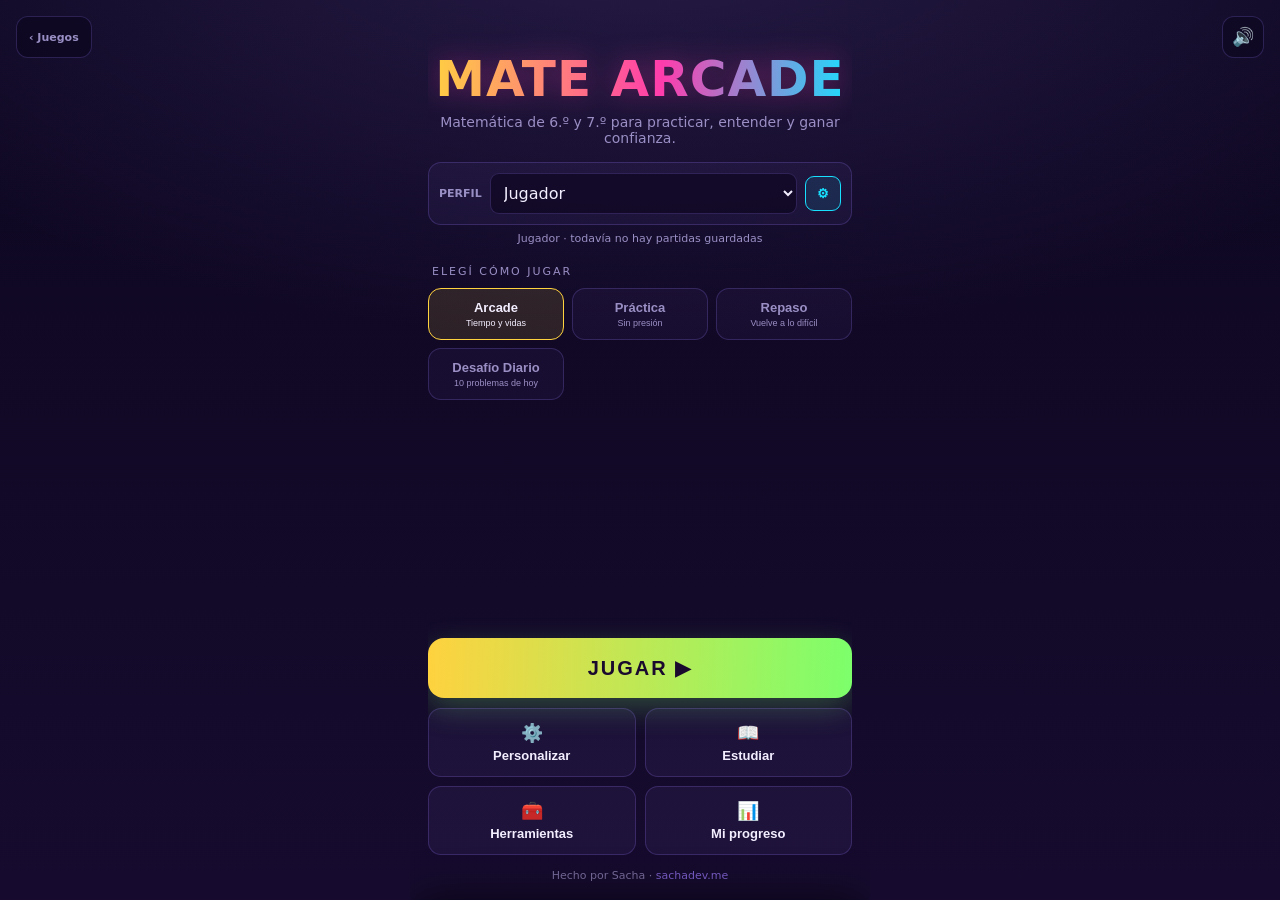
==== commit a8fc241f: "Implementar modo de Desafío Diario con semilla determinista por fecha" ====
--- a/games/mate-arcade/index.html
+++ b/games/mate-arcade/index.html
@@ -33,6 +33,7 @@
       <button class="mode" data-mode="arcade" data-active="1" aria-pressed="true"><b>Arcade</b><span>Tiempo y vidas</span></button>
       <button class="mode" data-mode="practice" data-active="0" aria-pressed="false"><b>Práctica</b><span>Sin presión</span></button>
       <button class="mode" data-mode="review" data-active="0" aria-pressed="false"><b>Repaso</b><span>Vuelve a lo difícil</span></button>
+      <button class="mode" data-mode="daily" data-active="0" aria-pressed="false"><b>Desafío Diario</b><span>10 problemas de hoy</span></button>
     </div>
     <button class="play" id="playBtn">JUGAR ▶</button>
     <div class="home-actions">
@@ -63,6 +64,9 @@
       <button class="op" data-op="dvs" data-active="1"><span class="sym">D</span><span class="nm">DIVISORES</span></button>
       <button class="op" data-op="mcd" data-active="1"><span class="sym txt">MCD</span><span class="nm">MÁX COMÚN</span></button>
       <button class="op" data-op="mcm" data-active="1"><span class="sym txt">MCM</span><span class="nm">MÍN COMÚN</span></button>
+      <button class="op" data-op="frac" data-active="1"><span class="sym">½</span><span class="nm">FRACCIONES</span></button>
+      <button class="op" data-op="dec" data-active="1"><span class="sym">,</span><span class="nm">DECIMALES</span></button>
+      <button class="op" data-op="simp" data-active="1"><span class="sym">÷/÷</span><span class="nm">SIMPLIFICAR</span></button>
     </div>
     <div class="quick" id="quick">
       <button class="chip" data-sel="all">Todas</button>
@@ -143,6 +147,8 @@
     <div class="mastery-list" id="masteryList"></div>
     <div class="label">Logros</div>
     <div class="achievement-grid" id="achievementList"></div>
+    <div class="label">Colección de Stickers</div>
+    <div class="stickers-list" id="stickersList"></div>
     <div class="data-actions">
       <button id="exportBtn">Exportar progreso</button>
       <label for="importInput">Importar progreso</label>
@@ -160,6 +166,7 @@
       <div class="stat"><div class="v" id="finalBest">x0</div><div class="k">MEJOR COMBO</div></div>
       <div class="stat"><div class="v" id="finalLevel">1</div><div class="k">NIVEL</div></div>
     </div>
+    <div id="endStickerContainer"></div>
     <div class="summary" id="summary"></div>
     <div class="end-actions">
       <button class="play" id="againBtn">JUGAR DE NUEVO ↻</button>
--- a/games/mate-arcade/styles.css
+++ b/games/mate-arcade/styles.css
@@ -627,3 +627,13 @@
 
 .q-actions{display:flex;gap:8px;justify-content:center}
 .tts-btn{padding:7px 12px;background:rgba(54,228,255,.1);color:var(--cyan)}
+
+.frac-inline{display:inline-flex;flex-direction:column;align-items:center;vertical-align:middle;font-size:0.7em;line-height:1}
+.frac-inline span:first-child{border-bottom:2px solid currentColor;padding:0 2px}
+.frac-inline span:last-child{padding:0 2px}
+
+.stickers-list{display:flex;flex-wrap:wrap;gap:8px;font-size:24px;padding:12px;background:var(--bg);border-radius:12px;min-height:48px;align-items:center}
+.stickers-list .empty{font-size:14px;color:var(--muted);width:100%;text-align:center}
+.sticker-anim{animation:popIn .5s cubic-bezier(0.175, 0.885, 0.32, 1.275) both}
+@keyframes popIn{0%{transform:scale(0);opacity:0}100%{transform:scale(1);opacity:1}}
+.end-sticker{text-align:center;font-size:48px;margin-bottom:12px}
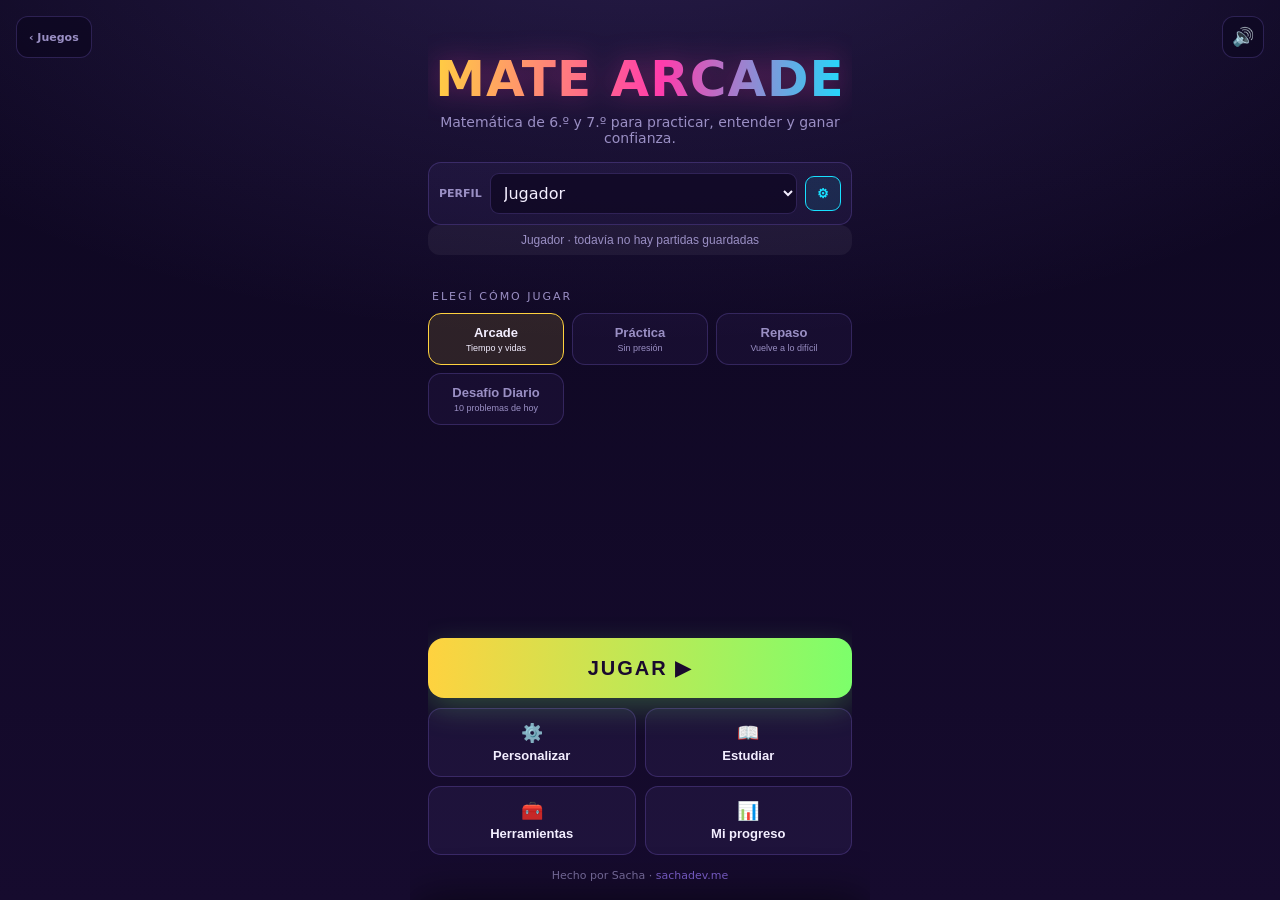
==== commit 61364f0a: "Implementar álbum de logros, stickers y estadísticas con pestañas" ====
--- a/games/mate-arcade/index.html
+++ b/games/mate-arcade/index.html
@@ -27,7 +27,7 @@
       <select id="profileSelect" aria-label="Perfil activo"></select>
       <button class="profile-add" id="manageProfileBtn" aria-label="Administrar perfiles">⚙</button>
     </div>
-    <div class="profile-progress" id="profileProgress"></div>
+    <button class="profile-progress" id="profileProgress" aria-label="Ver mi perfil completo"></button>
     <div class="label">Elegí cómo jugar</div>
     <div class="modes" id="modes">
       <button class="mode" data-mode="arcade" data-active="1" aria-pressed="true"><b>Arcade</b><span>Tiempo y vidas</span></button>
@@ -138,17 +138,33 @@
       <div class="big" id="progressName">Jugador</div>
       <p id="progressMessage">Tus respuestas ayudan a elegir qué conviene practicar después.</p>
     </div>
-    <div class="progress-grid">
-      <div class="progress-stat"><b id="progressAccuracy">0%</b><span>RESPUESTAS BIEN</span></div>
-      <div class="progress-stat"><b id="progressTotal">0</b><span>RESPUESTAS</span></div>
-      <div class="progress-stat"><b id="progressBest">0</b><span>RÉCORD</span></div>
-    </div>
-    <div class="label">Cómo venís en cada tema</div>
-    <div class="mastery-list" id="masteryList"></div>
-    <div class="label">Logros</div>
-    <div class="achievement-grid" id="achievementList"></div>
-    <div class="label">Colección de Stickers</div>
-    <div class="stickers-list" id="stickersList"></div>
+    
+    <div class="tabs" id="progressTabs">
+      <button class="tab-btn active" data-tab="stats">Estadísticas</button>
+      <button class="tab-btn" data-tab="achievements">Logros</button>
+      <button class="tab-btn" data-tab="stickers">Stickers</button>
+    </div>
+
+    <div class="tab-content">
+      <div class="tab-pane active" id="tab-stats">
+        <div class="progress-grid">
+          <div class="progress-stat"><b id="progressAccuracy">0%</b><span>RESPUESTAS BIEN</span></div>
+          <div class="progress-stat"><b id="progressTotal">0</b><span>RESPUESTAS</span></div>
+          <div class="progress-stat"><b id="progressBest">0</b><span>RÉCORD</span></div>
+        </div>
+        <div class="label">Cómo venís en cada tema</div>
+        <div class="mastery-list" id="masteryList"></div>
+      </div>
+      
+      <div class="tab-pane" id="tab-achievements">
+        <div class="achievement-grid" id="achievementList"></div>
+      </div>
+      
+      <div class="tab-pane" id="tab-stickers">
+        <div class="stickers-list" id="stickersList"></div>
+      </div>
+    </div>
+
     <div class="data-actions">
       <button id="exportBtn">Exportar progreso</button>
       <label for="importInput">Importar progreso</label>
--- a/games/mate-arcade/styles.css
+++ b/games/mate-arcade/styles.css
@@ -50,7 +50,8 @@
   .profile-box select{flex:1}
   .profile-add{border:1px solid var(--cyan);background:rgba(24,224,255,.1);color:var(--cyan);
     border-radius:9px;padding:9px 11px;font-weight:900;cursor:pointer}
-  .profile-progress{text-align:center;color:var(--muted);font-size:11px;margin-top:7px}
+  .profile-progress{text-align:center;font-size:12px;color:var(--muted);background:rgba(255,255,255,.05);padding:8px;border-radius:12px;cursor:pointer;border:none;width:100%;margin-bottom:15px;display:block}
+  .profile-progress:hover{background:rgba(255,255,255,.1);color:#fff}
   .label{font-family:'Arial Black',system-ui,sans-serif;font-size:11px;letter-spacing:2px;
     color:var(--muted);text-transform:uppercase;margin:20px 4px 10px}
   .modes{display:grid;min-width:0;grid-template-columns:repeat(3,minmax(0,1fr));gap:8px}
@@ -563,6 +564,11 @@
     background:linear-gradient(135deg,rgba(24,224,255,.1),rgba(157,123,255,.12));margin:12px 0}
   .progress-hero .big{font-family:'Arial Black',system-ui,sans-serif;font-size:28px;color:var(--gold)}
   .progress-hero p{color:var(--muted);font-size:12px;margin-top:4px}
+  .tabs{display:flex;gap:8px;margin-bottom:14px;border-bottom:1px solid var(--line)}
+  .tab-btn{flex:1;background:0 0;border:0;color:var(--muted);font-weight:700;padding:8px 0;font-size:12px;border-bottom:2px solid transparent;border-radius:0}
+  .tab-btn.active{color:var(--cyan);border-color:var(--cyan)}
+  .tab-pane{display:none}
+  .tab-pane.active{display:block}
   .progress-grid{display:grid;grid-template-columns:repeat(3,1fr);gap:8px;margin-bottom:14px}
   .progress-stat{border:1px solid var(--line);border-radius:12px;padding:12px 6px;text-align:center;background:rgba(157,123,255,.05)}
   .progress-stat b{display:block;color:var(--cyan);font-size:18px}.progress-stat span{font-size:9px;color:var(--muted)}
@@ -574,8 +580,8 @@
   .mastery-track{height:7px;border-radius:99px;background:rgba(157,123,255,.18);overflow:hidden;margin-top:7px}
   .mastery-fill{height:100%;background:linear-gradient(90deg,var(--coral),var(--gold),var(--lime));border-radius:99px}
   .achievement-grid{display:grid;grid-template-columns:1fr 1fr;gap:8px}
-  .achievement{border:1px solid var(--line);border-radius:12px;padding:11px;background:rgba(157,123,255,.05);opacity:.45}
-  .achievement.got{opacity:1;border-color:rgba(255,210,63,.55);background:rgba(255,210,63,.08)}
+  .achievement{border:1px solid var(--line);border-radius:12px;padding:11px;background:rgba(157,123,255,.05);opacity:.45;filter:grayscale(1)}
+  .achievement.got{opacity:1;border-color:rgba(255,210,63,.55);background:rgba(255,210,63,.08);filter:none}
   .achievement b{display:block;font-size:12px}.achievement span{display:block;color:var(--muted);font-size:10px;margin-top:3px}
   .data-actions{display:grid;grid-template-columns:1fr 1fr;gap:8px;margin:14px 0}
   .data-actions button,.data-actions label{border:1px solid var(--line);background:transparent;color:var(--ink);
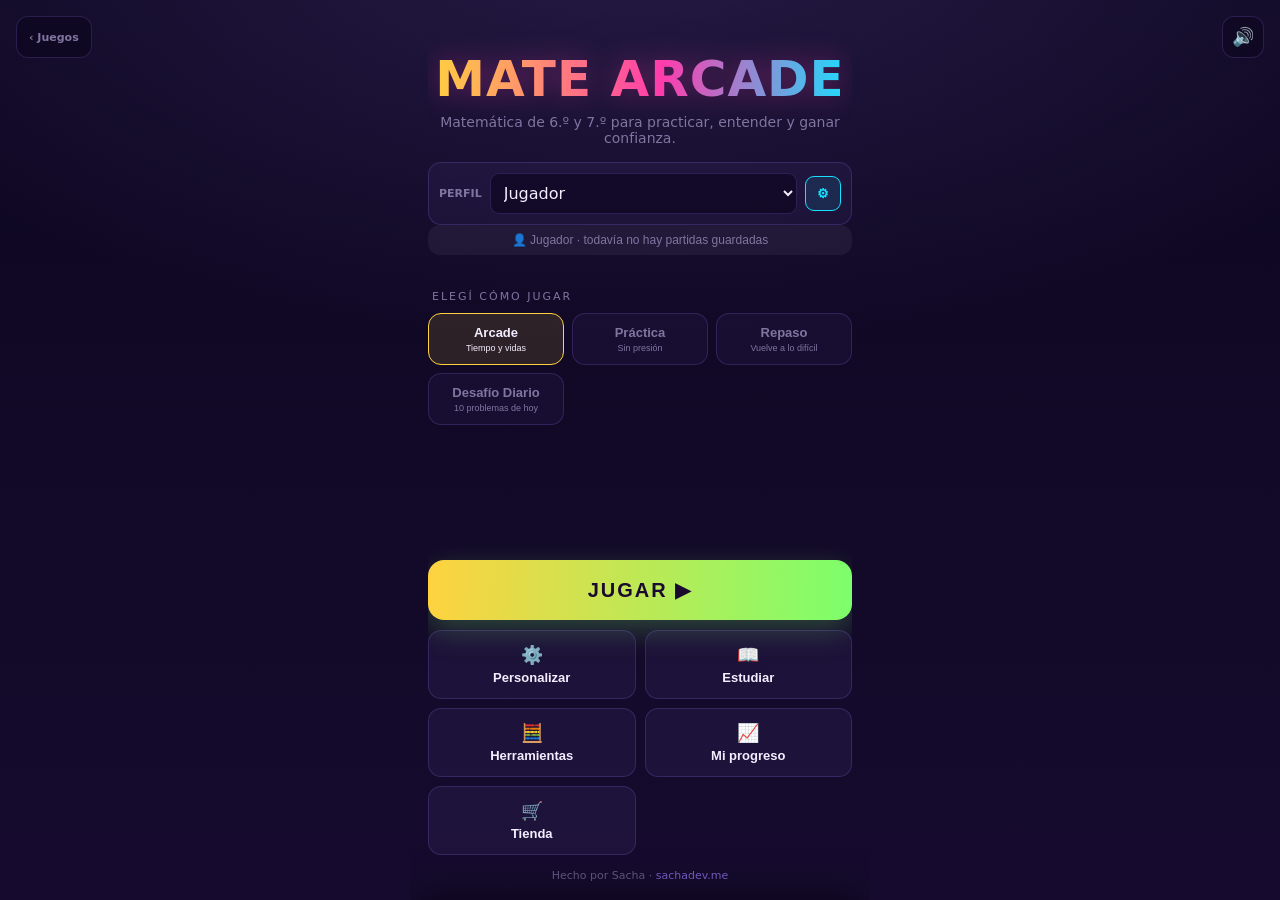
==== commit abc20345: "Implementar sistema de monedas, tienda y avatares personalizados" ====
--- a/games/mate-arcade/index.html
+++ b/games/mate-arcade/index.html
@@ -39,8 +39,9 @@
     <div class="home-actions">
       <button class="home-action" id="customizeBtn"><span>⚙️</span>Personalizar</button>
       <button class="home-action" id="studyBtn"><span>📖</span>Estudiar</button>
-      <button class="home-action" id="toolsBtn"><span>🧰</span>Herramientas</button>
-      <button class="home-action" id="progressBtn"><span>📊</span>Mi progreso</button>
+      <button class="home-action" id="toolsBtn"><span>🧮</span>Herramientas</button>
+      <button class="home-action" id="progressBtn"><span>📈</span>Mi progreso</button>
+      <button class="home-action" id="storeBtn"><span>🛒</span>Tienda</button>
     </div>
     <p class="credit">Hecho por Sacha · <a href="https://sachadev.me" target="_blank" rel="noopener">sachadev.me</a></p>
   </section>
@@ -169,6 +170,30 @@
       <button id="exportBtn">Exportar progreso</button>
       <label for="importInput">Importar progreso</label>
       <input class="sr-only" id="importInput" type="file" accept="application/json">
+    </div>
+  </section>
+
+  <!-- TIENDA -->
+  <section class="screen" id="store">
+    <div class="learn-head">
+      <button class="back" id="storeBack">‹ Volver</button>
+      <h2>TIENDA DE MATE ARCADE</h2>
+    </div>
+    <div style="text-align:center;font-size:24px;color:var(--gold);margin:16px 0;font-weight:bold;">
+      Tienes <span id="storeCoinCount">0</span> 🪙 Monedas
+    </div>
+    
+    <div class="tabs" id="storeTabs">
+      <button class="tab-btn active" data-tab="themes">Temas de Color</button>
+      <button class="tab-btn" data-tab="avatars">Avatares</button>
+    </div>
+    <div class="tab-content">
+      <div class="tab-pane active" id="tab-themes">
+        <div class="store-grid" id="storeThemesList"></div>
+      </div>
+      <div class="tab-pane" id="tab-avatars">
+        <div class="store-grid" id="storeAvatarsList"></div>
+      </div>
     </div>
   </section>
 
--- a/games/mate-arcade/styles.css
+++ b/games/mate-arcade/styles.css
@@ -3,7 +3,14 @@
     --cyan:#18E0FF; --magenta:#FF3CAC; --gold:#FFD23F;
     --lime:#7CFF6B; --coral:#FF5C5C; --violet:#9D7BFF;
     --ink:#F3EEFF; --muted:#9A8FC4; --line:rgba(157,123,255,.22);
-  }
+    --bg:#0D0720;
+    --muted:#8075A0;--line:rgba(157,123,255,.2);--error-bg:#3F142D;--error-line:#E03B6D}
+  
+  body.theme-ocean{--bg:#0A192F;--ink:#172A45;--cyan:#64FFDA;--magenta:#00B4D8;--coral:#48CAE4;--lime:#90E0EF;--gold:#CAF0F8;--muted:#8892B0;--line:rgba(100,255,218,.2);--error-bg:#1D2D50;--error-line:#48CAE4}
+  body.theme-forest{--bg:#1A2421;--ink:#2C3E35;--cyan:#A8E6CF;--magenta:#DCEDC1;--coral:#FFD3B6;--lime:#FFAAA5;--gold:#FF8B94;--muted:#8A9A93;--line:rgba(168,230,207,.2);--error-bg:#3E2C2C;--error-line:#FF8B94}
+  body.theme-sunset{--bg:#2B1B29;--ink:#4A2E44;--cyan:#FF9A8B;--magenta:#FF6A88;--coral:#FF99AC;--lime:#FFB6B9;--gold:#FAD0C4;--muted:#A3889D;--line:rgba(255,154,139,.2);--error-bg:#4A2033;--error-line:#FF6A88}
+  body.theme-neon{--bg:#000000;--ink:#111111;--cyan:#00FF00;--magenta:#FF00FF;--coral:#FF0000;--lime:#00FFFF;--gold:#FFFF00;--muted:#666666;--line:rgba(0,255,0,.2);--error-bg:#220000;--error-line:#FF0000}
+  
   *{box-sizing:border-box;margin:0;padding:0;-webkit-tap-highlight-color:transparent}
   .sr-only{position:absolute!important;width:1px!important;height:1px!important;padding:0!important;margin:-1px!important;
     overflow:hidden!important;clip:rect(0,0,0,0)!important;white-space:nowrap!important;border:0!important}
@@ -565,10 +572,19 @@
   .progress-hero .big{font-family:'Arial Black',system-ui,sans-serif;font-size:28px;color:var(--gold)}
   .progress-hero p{color:var(--muted);font-size:12px;margin-top:4px}
   .tabs{display:flex;gap:8px;margin-bottom:14px;border-bottom:1px solid var(--line)}
-  .tab-btn{flex:1;background:0 0;border:0;color:var(--muted);font-weight:700;padding:8px 0;font-size:12px;border-bottom:2px solid transparent;border-radius:0}
+  .tab-btn{flex:1;background:0 0;border:0;color:var(--muted);font-weight:700;padding:8px 0;font-size:12px;border-bottom:2px solid transparent;border-radius:0;cursor:pointer}
   .tab-btn.active{color:var(--cyan);border-color:var(--cyan)}
   .tab-pane{display:none}
   .tab-pane.active{display:block}
+  .store-grid{display:grid;grid-template-columns:1fr 1fr;gap:8px}
+  .store-item{border:1px solid var(--line);border-radius:12px;padding:12px;background:rgba(255,255,255,.05);text-align:center;cursor:pointer;display:flex;flex-direction:column;align-items:center;justify-content:center}
+  .store-item:hover{background:rgba(255,255,255,.1)}
+  .store-item.owned{border-color:rgba(100,255,100,.5);background:rgba(100,255,100,.05)}
+  .store-item.active-item{border-color:var(--cyan);background:rgba(24,224,255,.1);box-shadow:0 0 10px rgba(24,224,255,.2)}
+  .store-item .icon{font-size:32px;margin-bottom:8px}
+  .store-item .name{font-weight:bold;font-size:14px;margin-bottom:4px}
+  .store-item .price{font-size:12px;color:var(--gold);font-weight:bold}
+  .store-item .status{font-size:10px;color:var(--cyan);text-transform:uppercase;letter-spacing:1px;margin-top:4px}
   .progress-grid{display:grid;grid-template-columns:repeat(3,1fr);gap:8px;margin-bottom:14px}
   .progress-stat{border:1px solid var(--line);border-radius:12px;padding:12px 6px;text-align:center;background:rgba(157,123,255,.05)}
   .progress-stat b{display:block;color:var(--cyan);font-size:18px}.progress-stat span{font-size:9px;color:var(--muted)}
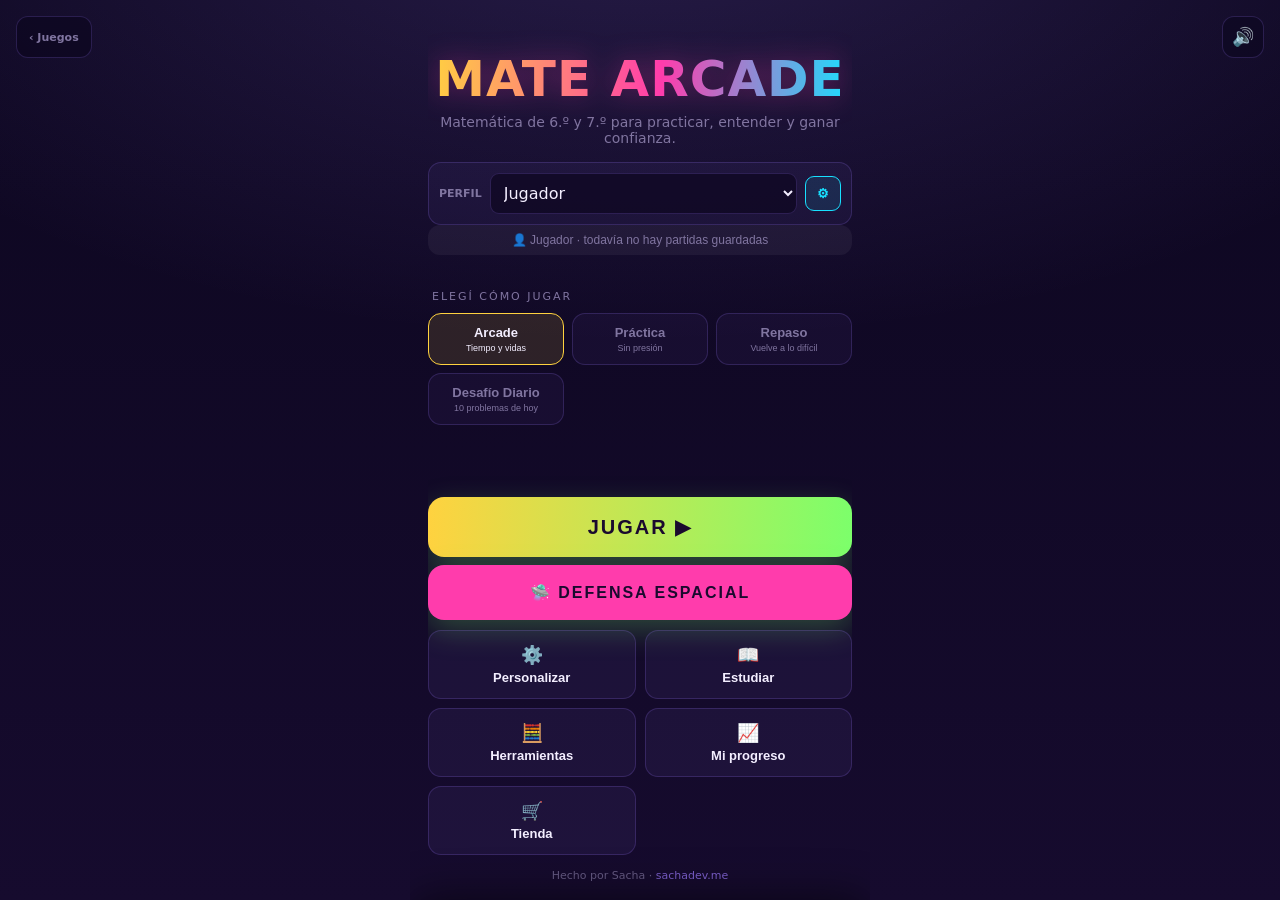
==== commit 1041b01a: "Añadir minijuego de Defensa Espacial con recompensas" ====
--- a/games/mate-arcade/index.html
+++ b/games/mate-arcade/index.html
@@ -36,6 +36,7 @@
       <button class="mode" data-mode="daily" data-active="0" aria-pressed="false"><b>Desafío Diario</b><span>10 problemas de hoy</span></button>
     </div>
     <button class="play" id="playBtn">JUGAR ▶</button>
+    <button class="play defense" id="defenseBtn" style="margin-top:8px; background:var(--magenta); font-size:16px;">🛸 DEFENSA ESPACIAL</button>
     <div class="home-actions">
       <button class="home-action" id="customizeBtn"><span>⚙️</span>Personalizar</button>
       <button class="home-action" id="studyBtn"><span>📖</span>Estudiar</button>
@@ -195,6 +196,24 @@
         <div class="store-grid" id="storeAvatarsList"></div>
       </div>
     </div>
+  </section>
+
+  <!-- DEFENSA ESPACIAL -->
+  <section class="screen" id="defenseScreen">
+    <div class="defense-header">
+      <div class="defense-stats">
+        <div>Puntos: <span id="defenseScore">0</span></div>
+        <div>Vidas: <span id="defenseLives">❤️❤️❤️</span></div>
+      </div>
+      <button class="back" id="defenseQuitBtn" style="position:static; margin-left:auto;">Abandonar</button>
+    </div>
+    <div class="defense-area" id="defenseArea">
+      <!-- Las naves se inyectan acá -->
+    </div>
+    <form class="defense-controls" id="defenseForm">
+      <input type="tel" id="defenseInput" autocomplete="off" placeholder="Dispara el resultado..." aria-label="Respuesta">
+      <button type="submit" class="fire-btn">💥</button>
+    </form>
   </section>
 
   <!-- FIN -->
--- a/games/mate-arcade/styles.css
+++ b/games/mate-arcade/styles.css
@@ -585,6 +585,23 @@
   .store-item .name{font-weight:bold;font-size:14px;margin-bottom:4px}
   .store-item .price{font-size:12px;color:var(--gold);font-weight:bold}
   .store-item .status{font-size:10px;color:var(--cyan);text-transform:uppercase;letter-spacing:1px;margin-top:4px}
+  
+  /* Defensa Espacial */
+  #defenseScreen { display:none; flex-direction:column; height:100vh; background: radial-gradient(circle at center, #0B0A1E 0%, #000 100%); overflow:hidden; }
+  #defenseScreen.active { display:flex; }
+  .defense-header { display:flex; justify-content:space-between; align-items:center; padding:12px 16px; background:rgba(0,0,0,0.5); border-bottom:1px solid var(--line); z-index:10; }
+  .defense-stats { display:flex; gap:16px; font-weight:bold; font-size:18px; color:var(--cyan); }
+  .defense-area { flex:1; position:relative; overflow:hidden; }
+  .defense-controls { display:flex; padding:12px; background:rgba(0,0,0,0.8); border-top:1px solid var(--line); z-index:10; }
+  .defense-controls input { flex:1; background:rgba(255,255,255,0.1); border:1px solid var(--cyan); border-radius:8px; padding:12px; color:#fff; font-size:24px; text-align:center; outline:none; font-family:monospace; }
+  .defense-controls .fire-btn { background:var(--coral); border:none; border-radius:8px; width:60px; margin-left:8px; font-size:24px; cursor:pointer; }
+  .defense-controls .fire-btn:active { transform:scale(0.95); }
+  .ship { position:absolute; left:50%; transform:translateX(-50%); text-align:center; transition: none; z-index:5; width:120px; }
+  .ship .ship-sprite { font-size:40px; line-height:1; }
+  .ship .ship-op { background:rgba(0,0,0,0.8); border:1px solid var(--lime); color:var(--lime); padding:4px 8px; border-radius:4px; font-weight:bold; display:inline-block; margin-top:-8px; font-size:18px; white-space:nowrap; }
+  .laser { position:absolute; width:4px; background:var(--coral); box-shadow:0 0 10px var(--coral); z-index:4; transform:translateX(-50%); transition:top 0.1s linear; }
+  .explosion { position:absolute; transform:translate(-50%, -50%); font-size:60px; animation: pop 0.4s ease-out forwards; z-index:6; pointer-events:none; }
+
   .progress-grid{display:grid;grid-template-columns:repeat(3,1fr);gap:8px;margin-bottom:14px}
   .progress-stat{border:1px solid var(--line);border-radius:12px;padding:12px 6px;text-align:center;background:rgba(157,123,255,.05)}
   .progress-stat b{display:block;color:var(--cyan);font-size:18px}.progress-stat span{font-size:9px;color:var(--muted)}
